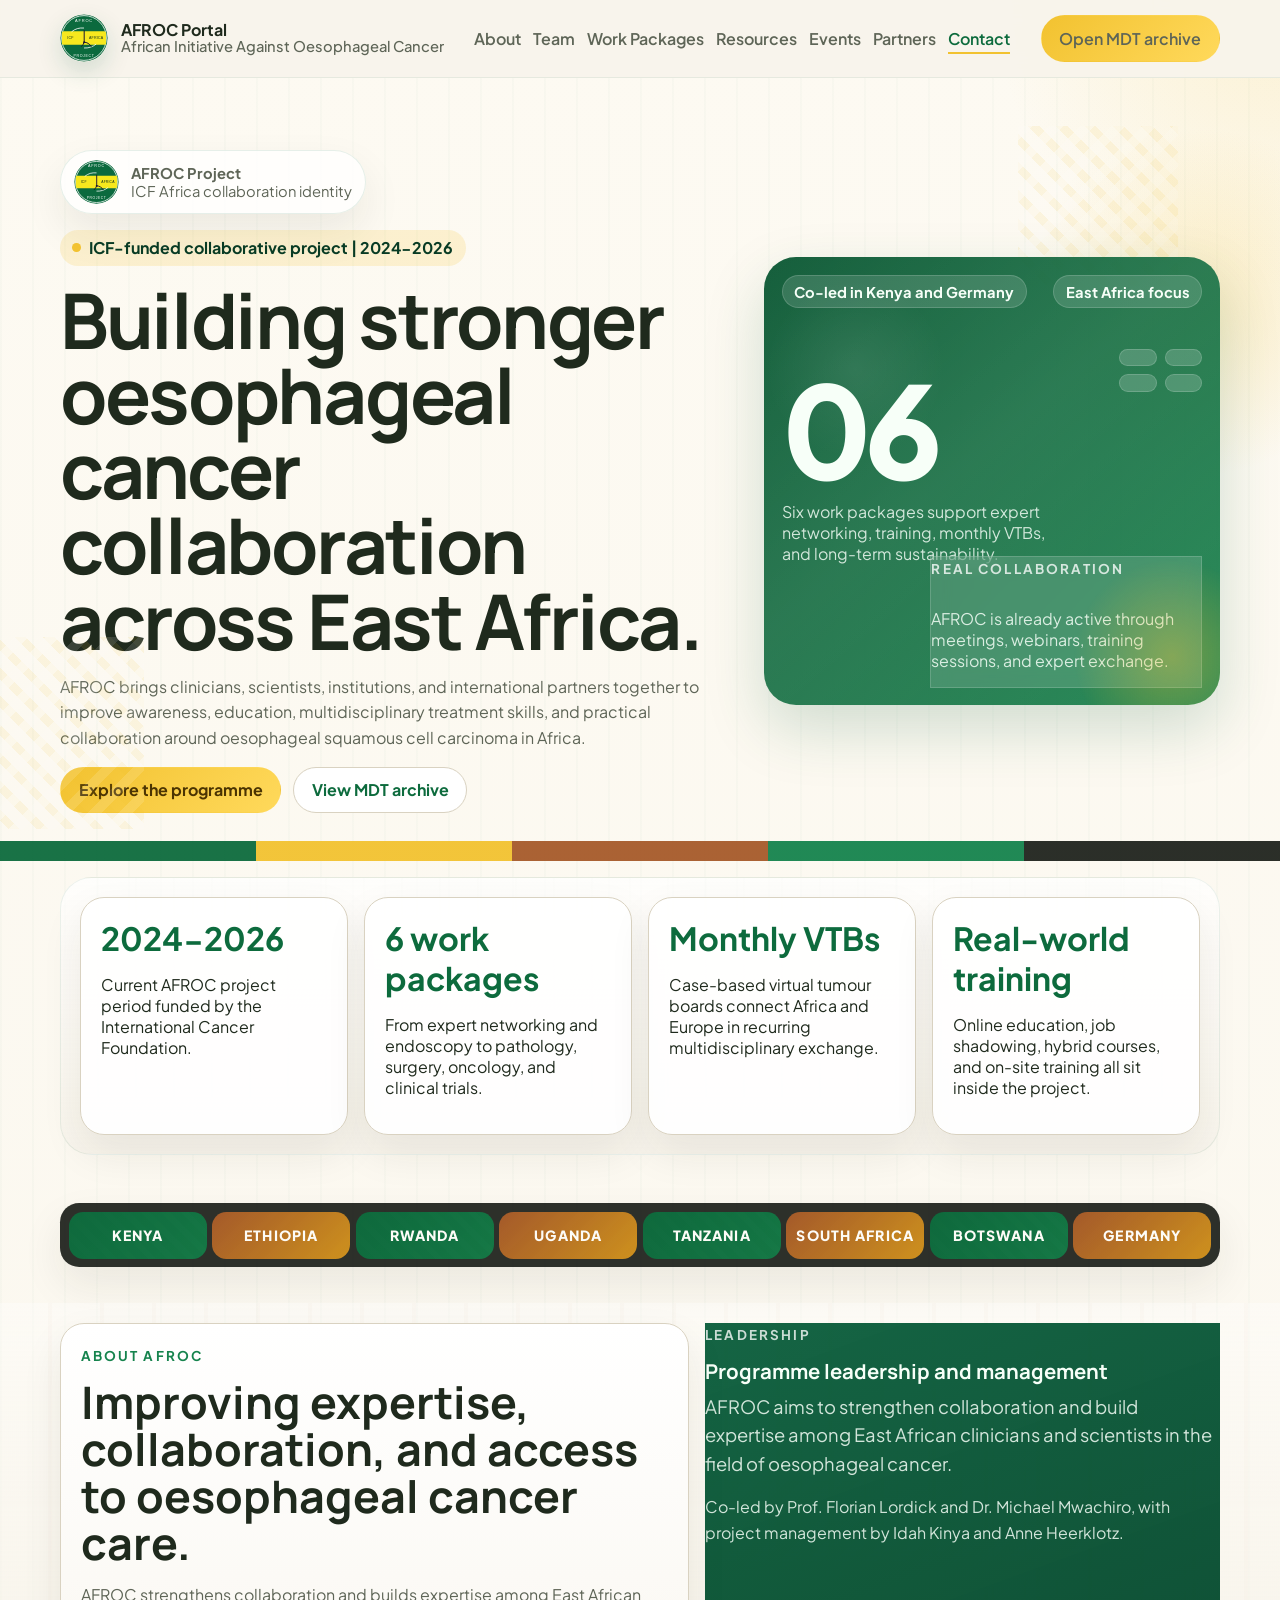
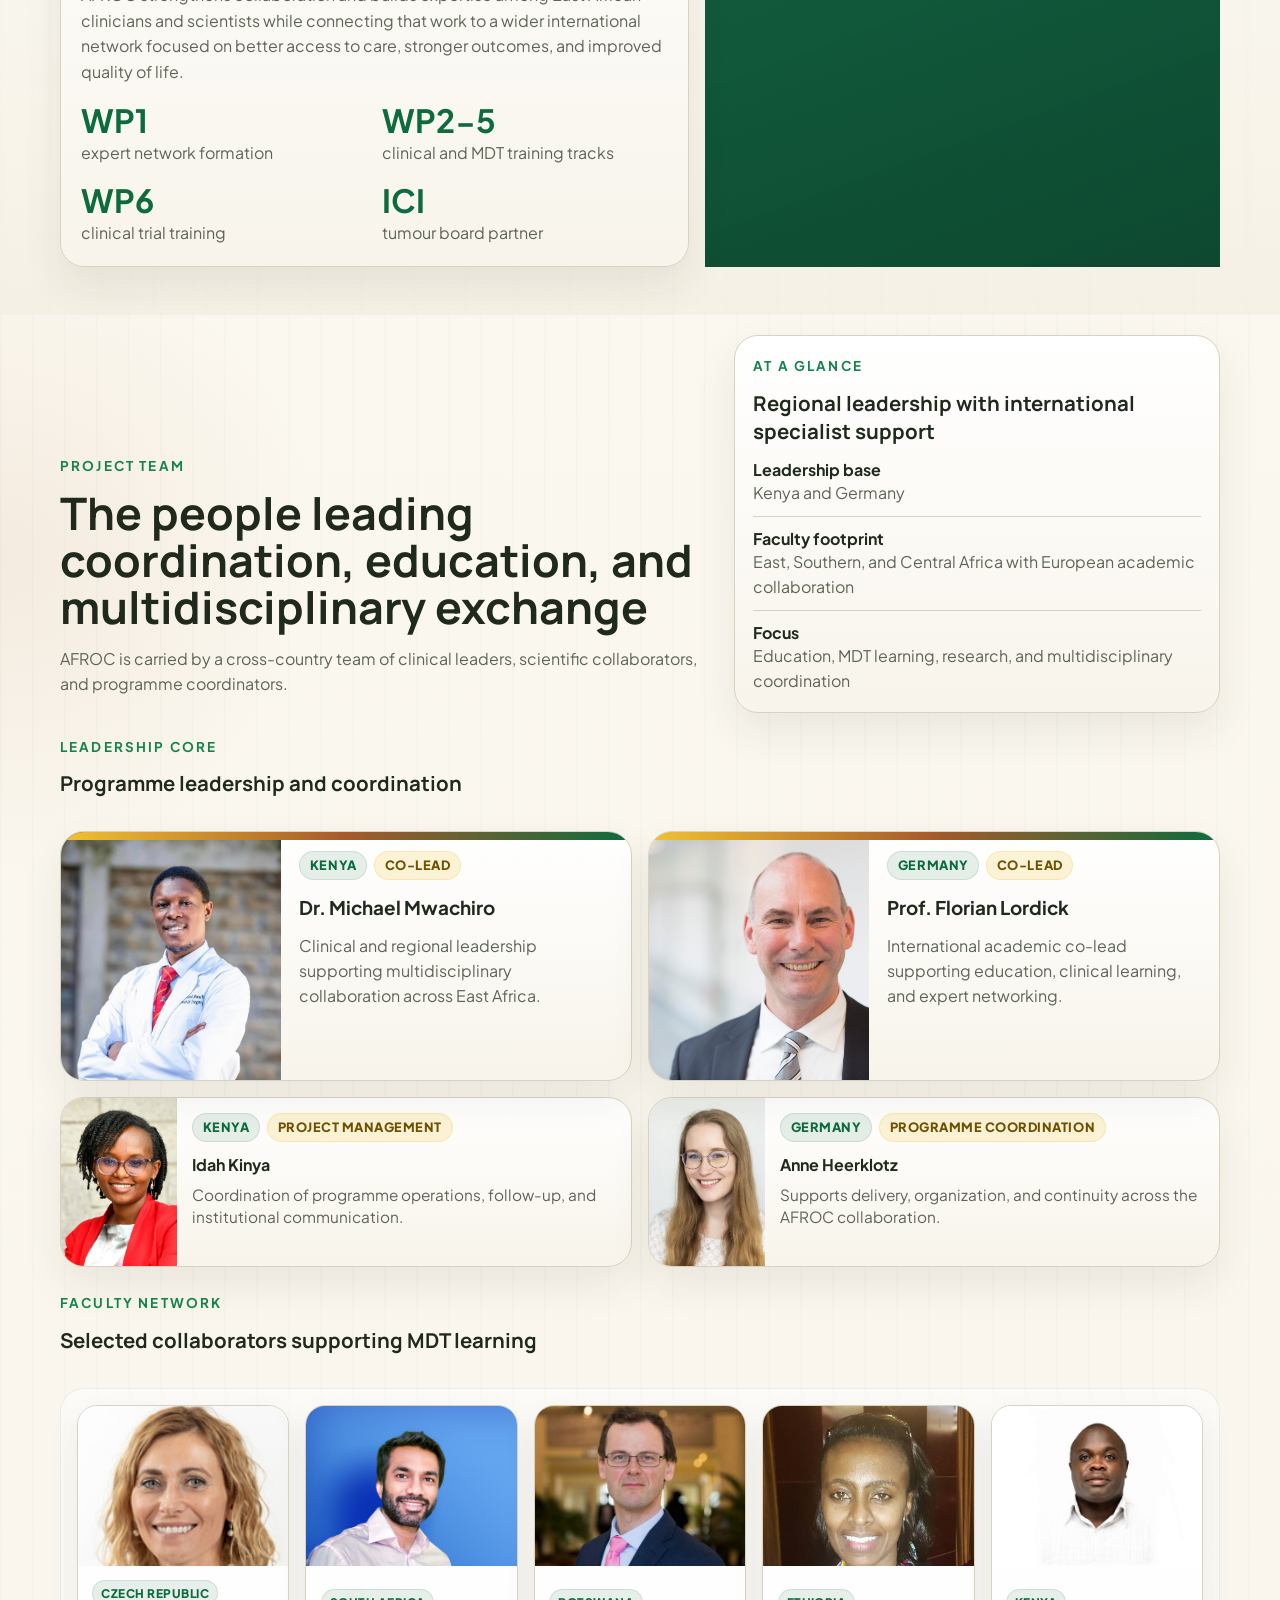
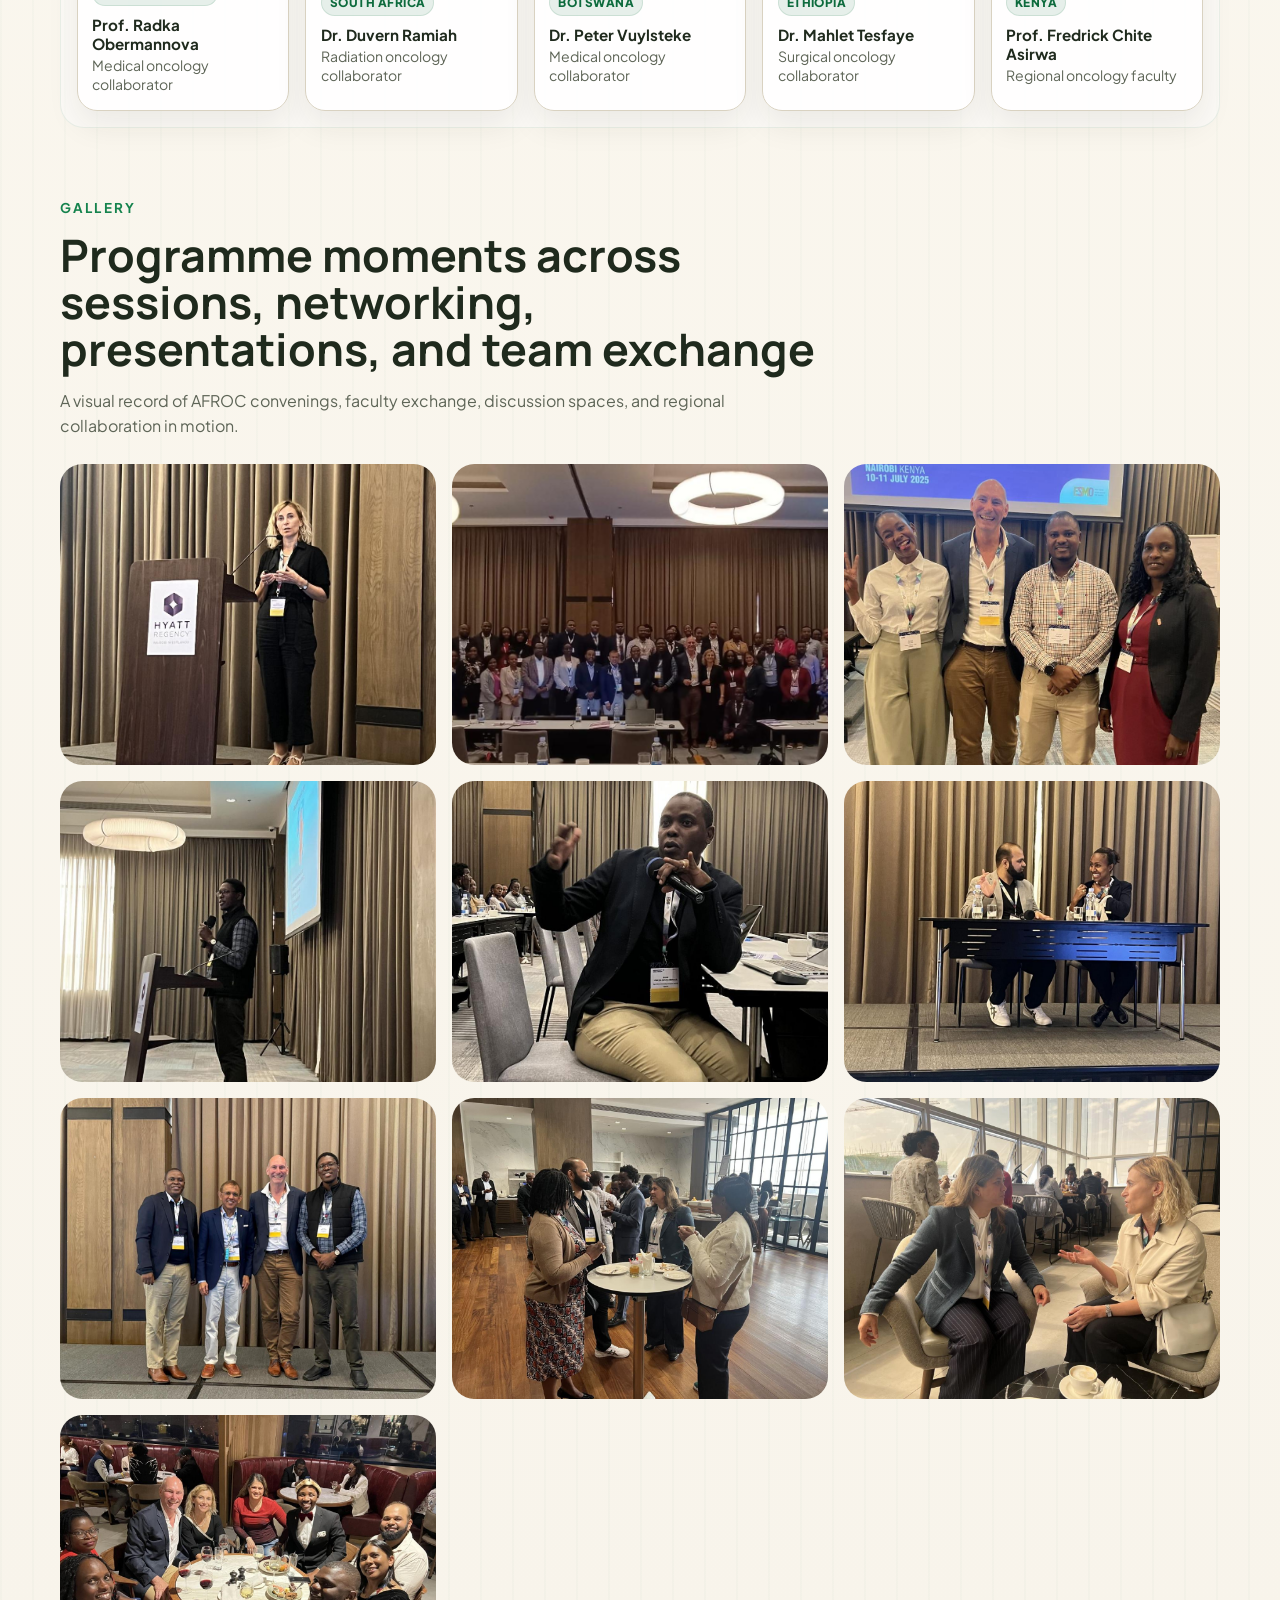
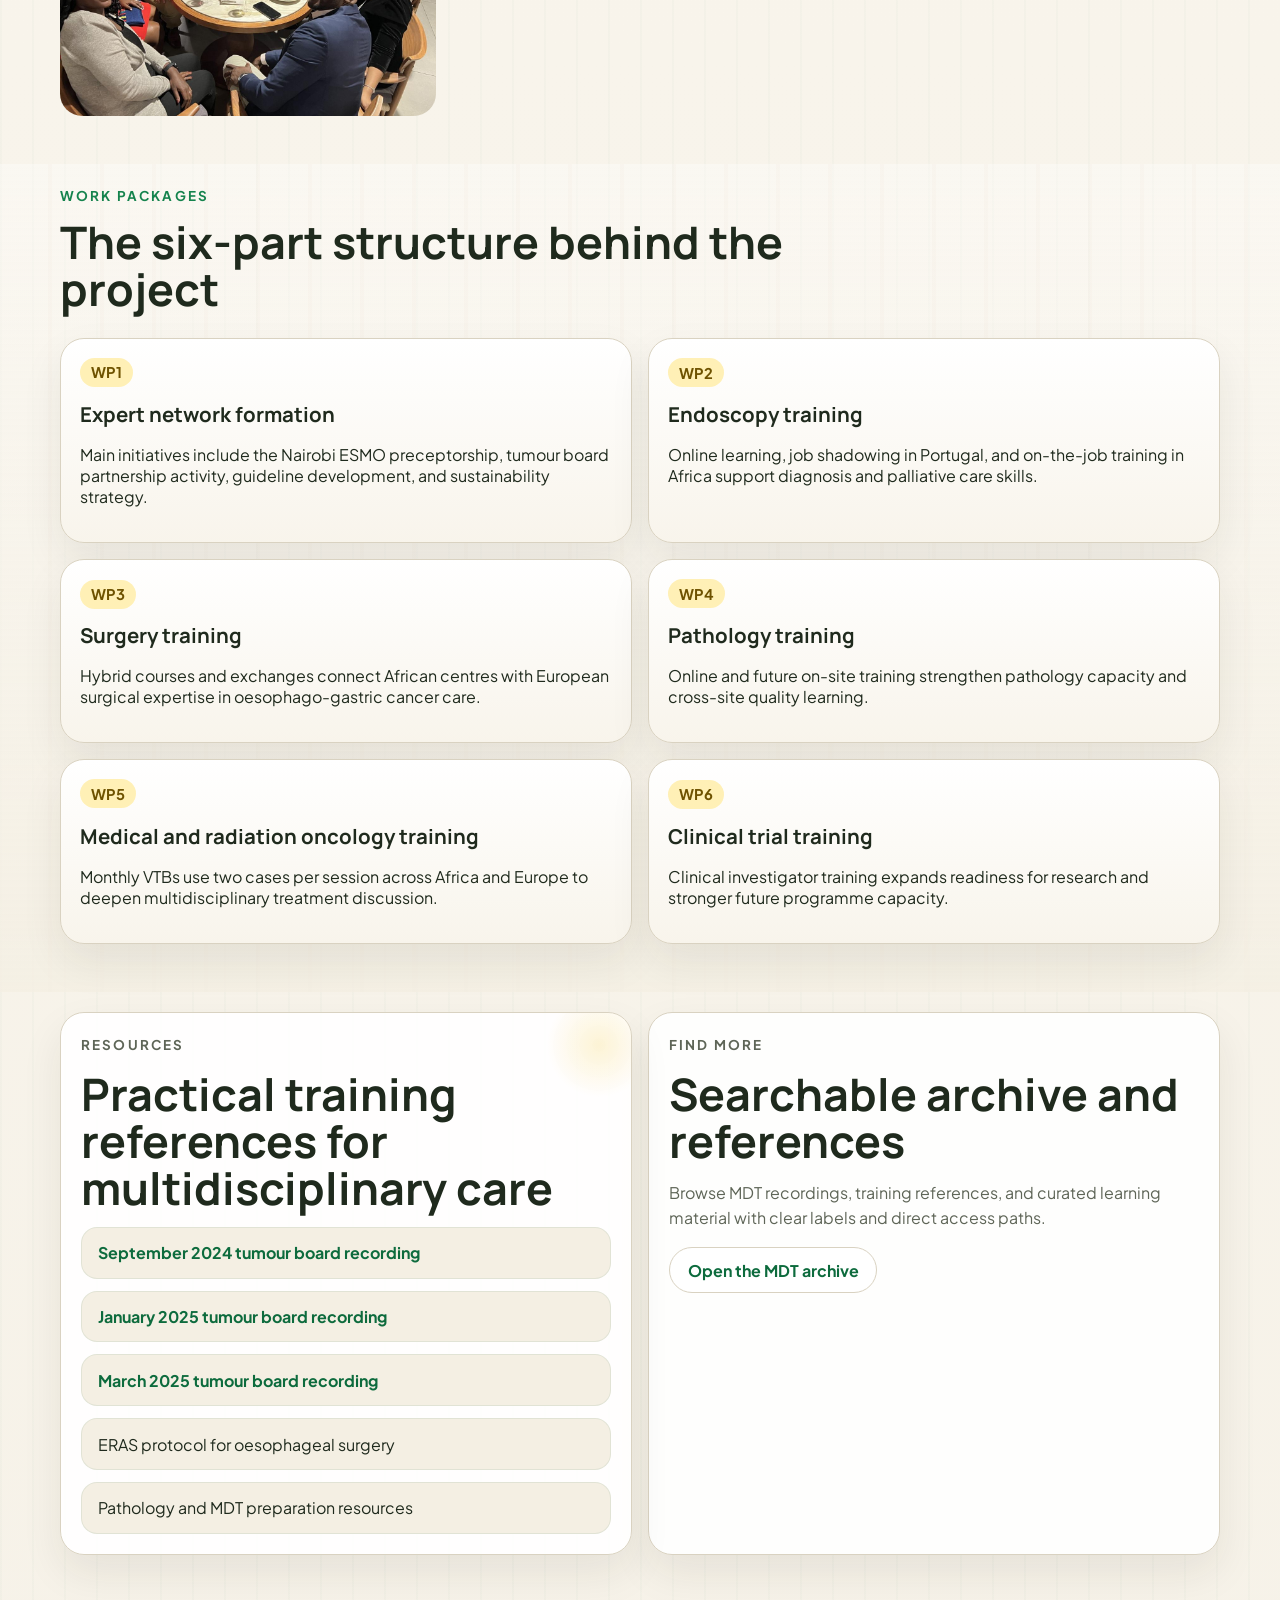
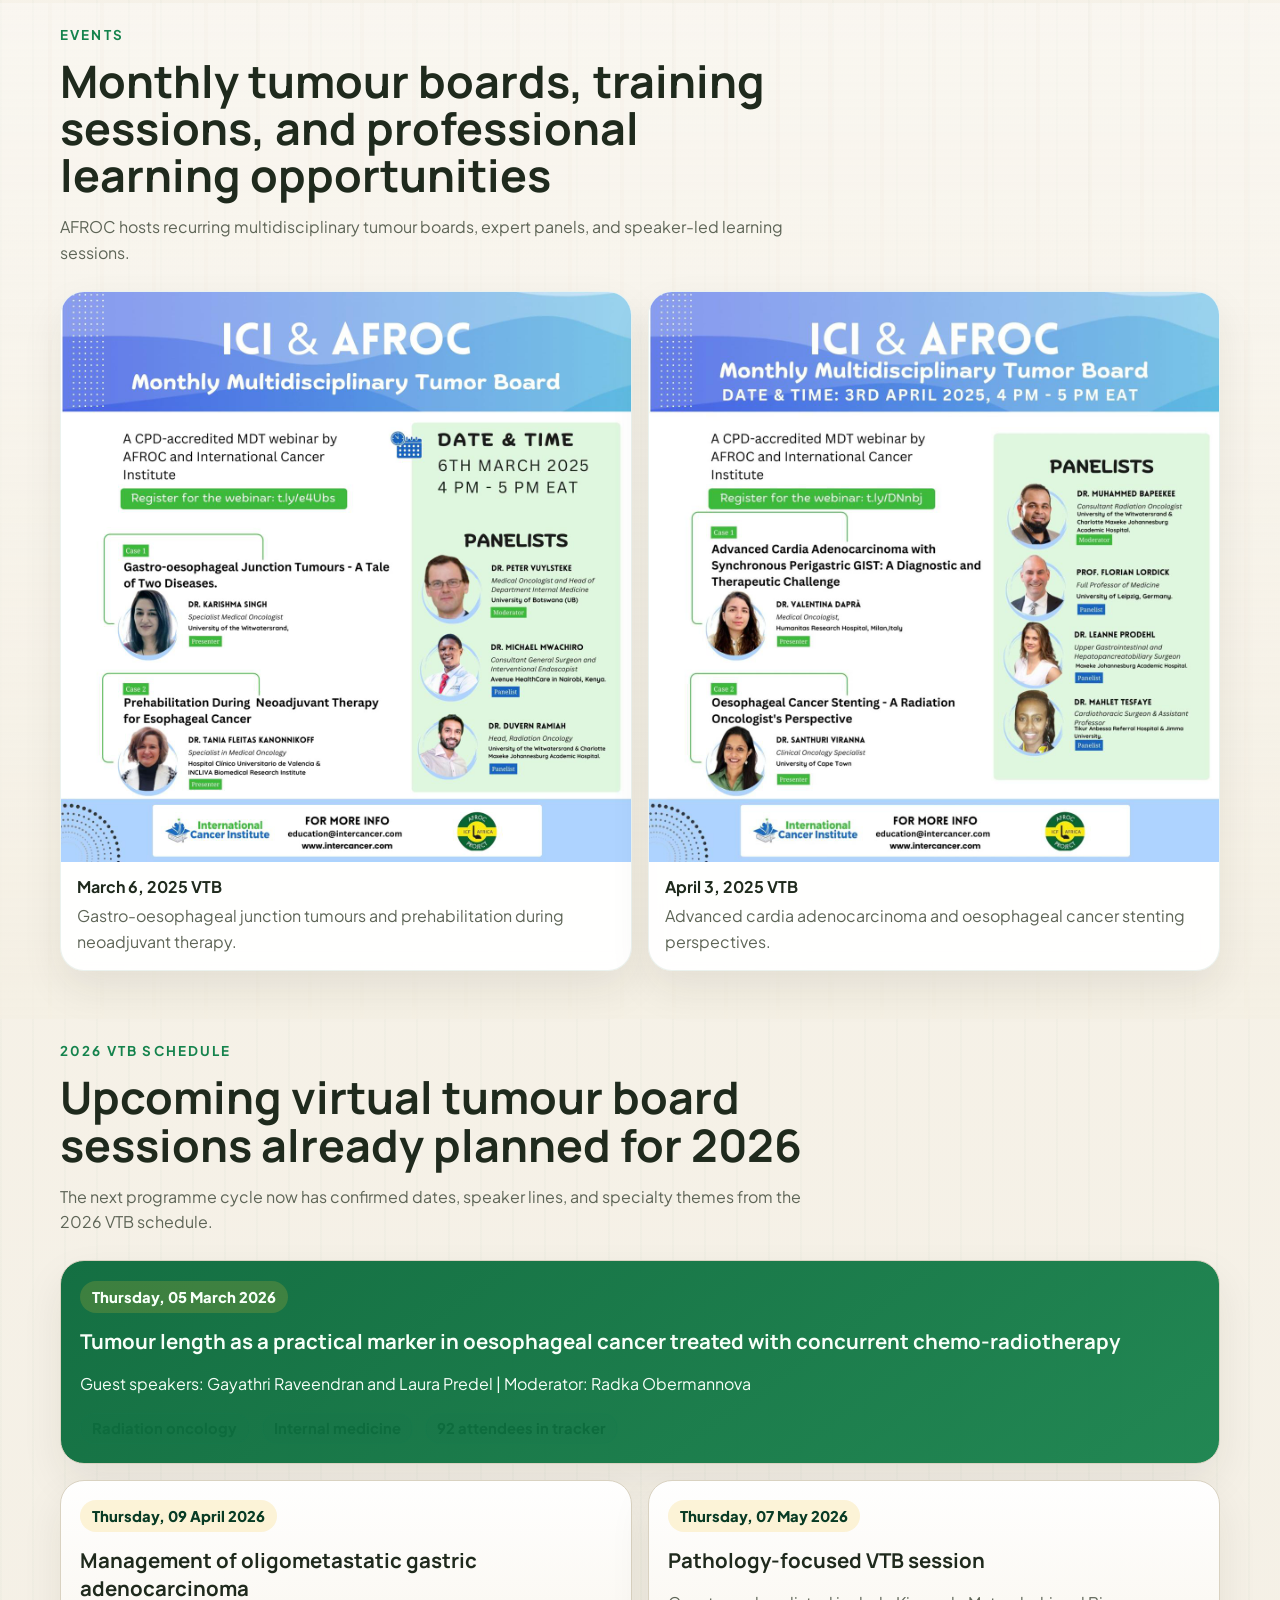
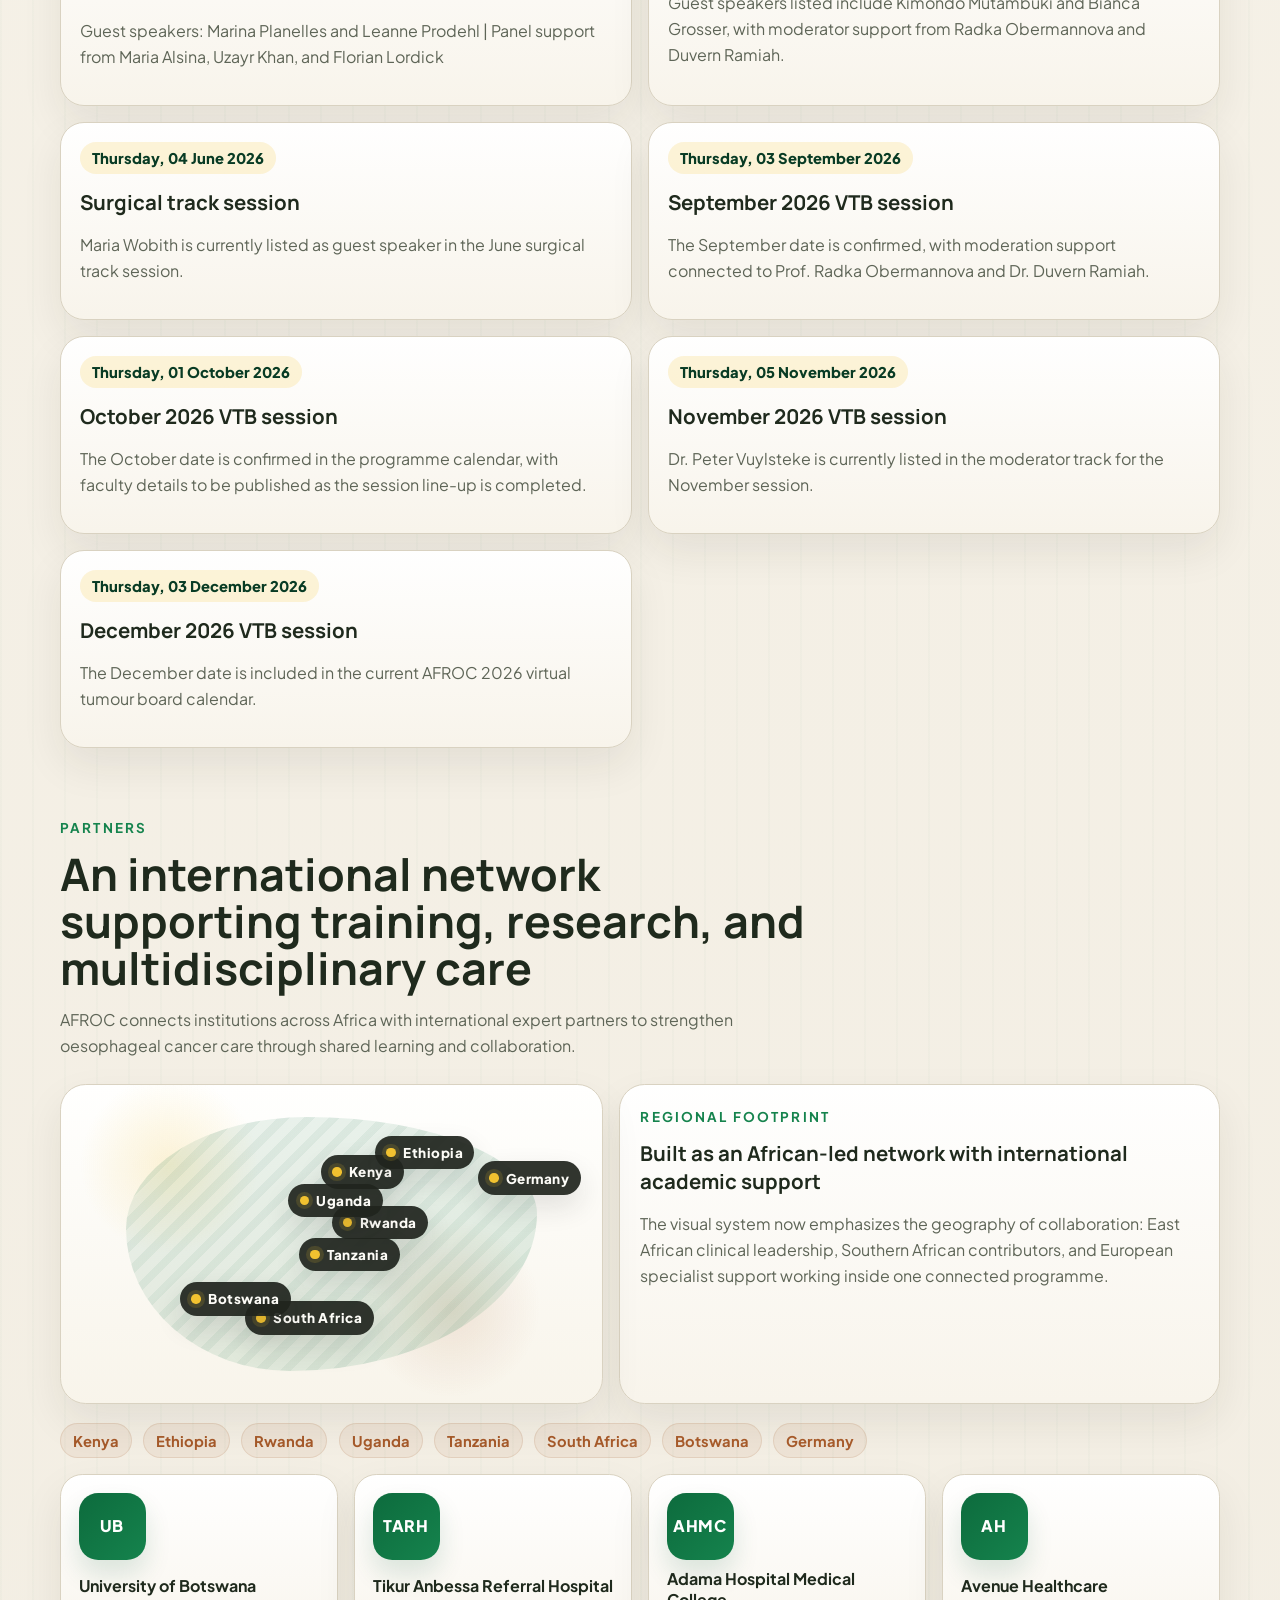
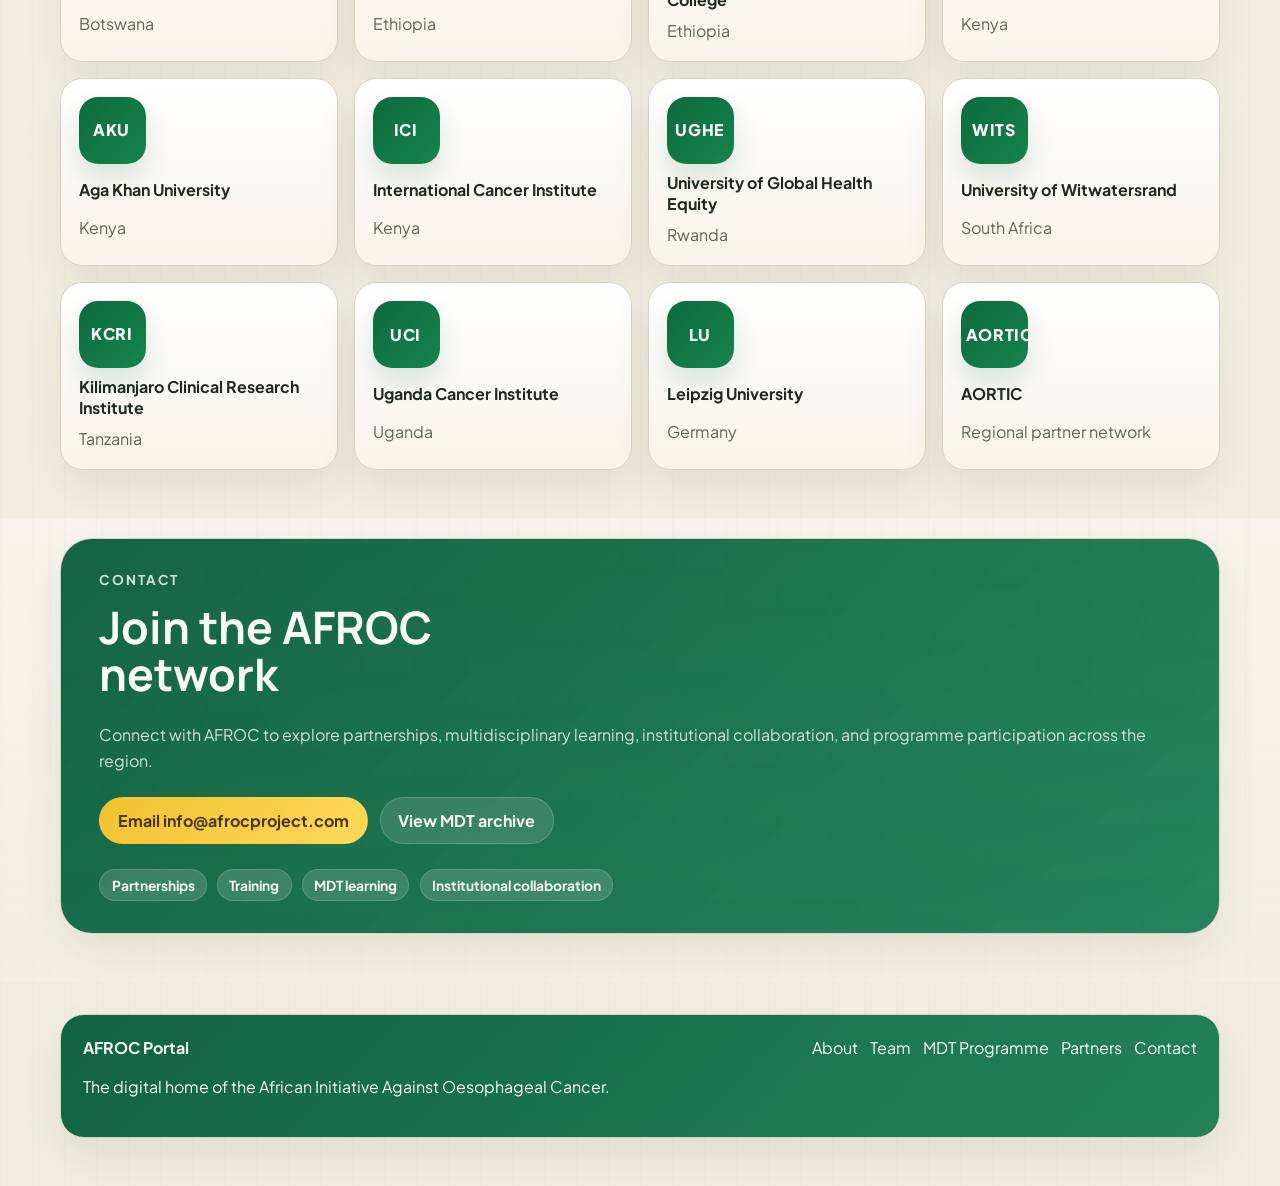
==== index.html @ 023f6c46 "Build AFROC public site refresh" ====
<!DOCTYPE html>
<html lang="en">
  <head>
    <meta charset="UTF-8" />
    <meta name="viewport" content="width=device-width, initial-scale=1.0" />
    <title>AFROC Portal</title>
    <meta
      name="description"
      content="AFROC strengthens collaboration, awareness, education, and multidisciplinary treatment skills for oesophageal cancer across East Africa."
    />
    <link rel="preconnect" href="https://fonts.googleapis.com" />
    <link rel="preconnect" href="https://fonts.gstatic.com" crossorigin />
    <link
      href="https://fonts.googleapis.com/css2?family=Manrope:wght@400;600;700;800&family=Plus+Jakarta+Sans:wght@400;500;600;700&display=swap"
      rel="stylesheet"
    />
    <link rel="stylesheet" href="styles.css" />
  </head>
  <body>
    <header class="site-header">
      <nav class="nav container">
        <a class="brand" href="index.html">
          <img class="brand-logo" src="assets/afroc-logo.svg" alt="AFROC Project logo" />
          <span class="brand-copy">
            <strong>AFROC Portal</strong>
            <span>African Initiative Against Oesophageal Cancer</span>
          </span>
        </a>
        <button class="nav-toggle" type="button" aria-expanded="false" aria-controls="site-nav-links" data-nav-toggle>
          Menu
        </button>
        <div class="nav-links" id="site-nav-links" data-nav-links>
          <a href="#about">About</a>
          <a href="#team">Team</a>
          <a href="#work-packages">Work Packages</a>
          <a href="#resources">Resources</a>
          <a href="#events">Events</a>
          <a href="#partners">Partners</a>
          <a href="#contact">Contact</a>
        </div>
        <div class="nav-actions">
          <a class="btn btn-primary" href="mdt-programme.html">Open MDT archive</a>
        </div>
      </nav>
    </header>

    <main>
      <section id="home" class="home-hero">
        <div class="hero-pattern hero-pattern-left" aria-hidden="true"></div>
        <div class="hero-pattern hero-pattern-right" aria-hidden="true"></div>
        <div class="container hero-layout">
          <div>
            <div class="hero-logo-badge">
              <img src="assets/afroc-logo.svg" alt="AFROC Project logo" />
              <span>
                <strong>AFROC Project</strong>
                <span>ICF Africa collaboration identity</span>
              </span>
            </div>
            <div class="hero-kicker">
              <span class="accent-dot"></span>
              ICF-funded collaborative project | 2024-2026
            </div>
            <h1>Building stronger oesophageal cancer collaboration across East Africa.</h1>
            <p class="lede">
              AFROC brings clinicians, scientists, institutions, and international partners together to improve
              awareness, education, multidisciplinary treatment skills, and practical collaboration around
              oesophageal squamous cell carcinoma in Africa.
            </p>
            <div class="cta-row">
              <a class="btn btn-primary" href="#about">Explore the programme</a>
              <a class="btn btn-secondary" href="mdt-programme.html">View MDT archive</a>
            </div>
          </div>
          <aside class="hero-stage">
            <div class="hero-stage-top">
              <span class="hero-stage-badge">Co-led in Kenya and Germany</span>
              <span class="hero-stage-badge">East Africa focus</span>
            </div>
            <div class="hero-stage-weave" aria-hidden="true">
              <span></span>
              <span></span>
              <span></span>
              <span></span>
            </div>
            <div class="hero-stage-number">06</div>
            <p class="hero-stage-label">
              Six work packages support expert networking, training, monthly VTBs, and long-term sustainability.
            </p>
            <article class="story-card">
              <p class="eyebrow">Real Collaboration</p>
              <p>AFROC is already active through meetings, webinars, training sessions, and expert exchange.</p>
            </article>
          </aside>
        </div>
      </section>

      <section id="highlights" class="section-band">
        <div class="container">
          <div class="grid four-col">
            <article class="stat-card">
              <strong>2024-2026</strong>
              <p>Current AFROC project period funded by the International Cancer Foundation.</p>
            </article>
            <article class="stat-card">
              <strong>6 work packages</strong>
              <p>From expert networking and endoscopy to pathology, surgery, oncology, and clinical trials.</p>
            </article>
            <article class="stat-card">
              <strong>Monthly VTBs</strong>
              <p>Case-based virtual tumour boards connect Africa and Europe in recurring multidisciplinary exchange.</p>
            </article>
            <article class="stat-card">
              <strong>Real-world training</strong>
              <p>Online education, job shadowing, hybrid courses, and on-site training all sit inside the project.</p>
            </article>
          </div>
        </div>
      </section>

      <section id="regions" class="theme-ribbon" aria-label="AFROC regional network">
        <div class="container">
          <div class="theme-ribbon-track">
            <span>Kenya</span>
            <span>Ethiopia</span>
            <span>Rwanda</span>
            <span>Uganda</span>
            <span>Tanzania</span>
            <span>South Africa</span>
            <span>Botswana</span>
            <span>Germany</span>
          </div>
        </div>
      </section>

      <section id="about" class="section section-alt">
        <div class="container impact-grid">
          <article class="impact-panel">
            <p class="eyebrow">About AFROC</p>
            <h2>Improving expertise, collaboration, and access to oesophageal cancer care.</h2>
            <p class="section-copy">
              AFROC strengthens collaboration and builds expertise among East African clinicians and scientists
              while connecting that work to a wider international network focused on better access to care,
              stronger outcomes, and improved quality of life.
            </p>
            <div class="impact-numbers">
              <div>
                <strong>WP1</strong>
                <span class="list-meta">expert network formation</span>
              </div>
              <div>
                <strong>WP2-5</strong>
                <span class="list-meta">clinical and MDT training tracks</span>
              </div>
              <div>
                <strong>WP6</strong>
                <span class="list-meta">clinical trial training</span>
              </div>
              <div>
                <strong>ICI</strong>
                <span class="list-meta">tumour board partner</span>
              </div>
            </div>
          </article>
          <article class="story-card">
            <p class="eyebrow">Leadership</p>
            <h3>Programme leadership and management</h3>
            <blockquote>
              AFROC aims to strengthen collaboration and build expertise among East African clinicians and
              scientists in the field of oesophageal cancer.
            </blockquote>
            <p class="list-meta">Co-led by Prof. Florian Lordick and Dr. Michael Mwachiro, with project management by Idah Kinya and Anne Heerklotz.</p>
          </article>
        </div>
      </section>

      <section id="team" class="section">
        <div class="container">
          <div class="team-intro">
            <div class="section-heading team-heading">
              <p class="eyebrow">Project Team</p>
              <h2>The people leading coordination, education, and multidisciplinary exchange</h2>
              <p class="section-copy">
                AFROC is carried by a cross-country team of clinical leaders, scientific collaborators, and programme coordinators.
              </p>
            </div>
            <aside class="team-summary-card">
              <p class="eyebrow">At A Glance</p>
              <h3>Regional leadership with international specialist support</h3>
              <ul class="list-stack">
                <li><strong>Leadership base</strong><span class="list-meta">Kenya and Germany</span></li>
                <li><strong>Faculty footprint</strong><span class="list-meta">East, Southern, and Central Africa with European academic collaboration</span></li>
                <li><strong>Focus</strong><span class="list-meta">Education, MDT learning, research, and multidisciplinary coordination</span></li>
              </ul>
            </aside>
          </div>
          <div class="team-split">
            <div>
              <div class="split-heading">
                <p class="eyebrow">Leadership Core</p>
                <h3>Programme leadership and coordination</h3>
              </div>
              <div class="team-grid team-grid-leadership">
                <article class="team-card team-card-featured">
                  <img src="assets/team/michael-mwachiro.jpg" alt="Portrait of Dr. Michael Mwachiro." />
                  <div class="team-card-copy">
                    <div class="team-meta-row">
                      <span class="team-country">Kenya</span>
                      <span class="team-role">Co-lead</span>
                    </div>
                    <strong>Dr. Michael Mwachiro</strong>
                    <p>Clinical and regional leadership supporting multidisciplinary collaboration across East Africa.</p>
                  </div>
                </article>
                <article class="team-card team-card-featured">
                  <img src="assets/team/florian-lordick.jpg" alt="Portrait of Prof. Florian Lordick." />
                  <div class="team-card-copy">
                    <div class="team-meta-row">
                      <span class="team-country">Germany</span>
                      <span class="team-role">Co-lead</span>
                    </div>
                    <strong>Prof. Florian Lordick</strong>
                    <p>International academic co-lead supporting education, clinical learning, and expert networking.</p>
                  </div>
                </article>
                <article class="team-card">
                  <img src="assets/team/idah-kinya.jpg" alt="Portrait of Idah Kinya." />
                  <div class="team-card-copy">
                    <div class="team-meta-row">
                      <span class="team-country">Kenya</span>
                      <span class="team-role">Project management</span>
                    </div>
                    <strong>Idah Kinya</strong>
                    <p>Coordination of programme operations, follow-up, and institutional communication.</p>
                  </div>
                </article>
                <article class="team-card">
                  <img src="assets/team/anne-heerklotz.jpg" alt="Portrait of Anne Heerklotz." />
                  <div class="team-card-copy">
                    <div class="team-meta-row">
                      <span class="team-country">Germany</span>
                      <span class="team-role">Programme coordination</span>
                    </div>
                    <strong>Anne Heerklotz</strong>
                    <p>Supports delivery, organization, and continuity across the AFROC collaboration.</p>
                  </div>
                </article>
              </div>
            </div>
            <div>
              <div class="split-heading">
                <p class="eyebrow">Faculty Network</p>
                <h3>Selected collaborators supporting MDT learning</h3>
              </div>
              <div class="team-grid team-grid-faculty">
                <article class="team-card team-card-compact">
                  <img src="assets/team/radka-obermannova.jpg" alt="Portrait of Prof. Radka Obermannova." />
                  <div class="team-card-copy">
                    <div class="team-meta-row">
                      <span class="team-country">Czech Republic</span>
                    </div>
                    <strong>Prof. Radka Obermannova</strong>
                    <span class="list-meta">Medical oncology collaborator</span>
                  </div>
                </article>
                <article class="team-card team-card-compact">
                  <img src="assets/team/duvern-ramiah.jpg" alt="Portrait of Dr. Duvern Ramiah." />
                  <div class="team-card-copy">
                    <div class="team-meta-row">
                      <span class="team-country">South Africa</span>
                    </div>
                    <strong>Dr. Duvern Ramiah</strong>
                    <span class="list-meta">Radiation oncology collaborator</span>
                  </div>
                </article>
                <article class="team-card team-card-compact">
                  <img src="assets/team/peter-vuylsteke.jpg" alt="Portrait of Dr. Peter Vuylsteke." />
                  <div class="team-card-copy">
                    <div class="team-meta-row">
                      <span class="team-country">Botswana</span>
                    </div>
                    <strong>Dr. Peter Vuylsteke</strong>
                    <span class="list-meta">Medical oncology collaborator</span>
                  </div>
                </article>
                <article class="team-card team-card-compact">
                  <img src="assets/team/mahlet-tesfaye.jpg" alt="Portrait of Dr. Mahlet Tesfaye." />
                  <div class="team-card-copy">
                    <div class="team-meta-row">
                      <span class="team-country">Ethiopia</span>
                    </div>
                    <strong>Dr. Mahlet Tesfaye</strong>
                    <span class="list-meta">Surgical oncology collaborator</span>
                  </div>
                </article>
                <article class="team-card team-card-compact">
                  <img src="assets/team/fredrick-chite-asirwa.jpg" alt="Portrait of Prof. Fredrick Chite Asirwa." />
                  <div class="team-card-copy">
                    <div class="team-meta-row">
                      <span class="team-country">Kenya</span>
                    </div>
                    <strong>Prof. Fredrick Chite Asirwa</strong>
                    <span class="list-meta">Regional oncology faculty</span>
                  </div>
                </article>
              </div>
            </div>
          </div>
        </div>
      </section>

      <section id="moments" class="section">
        <div class="container">
          <div class="section-heading">
            <p class="eyebrow">Gallery</p>
            <h2>Programme moments across sessions, networking, presentations, and team exchange</h2>
            <p class="section-copy">
              A visual record of AFROC convenings, faculty exchange, discussion spaces, and regional collaboration in motion.
            </p>
          </div>
          <div class="gallery-layout">
            <article class="gallery-card gallery-card-image-only">
              <img src="assets/gallery/anne-presentation.jpeg" alt="AFROC speaker presenting at the Hyatt Regency Nairobi Westlands." />
            </article>
            <article class="gallery-card gallery-card-image-only">
              <img src="assets/gallery/group-photo-wide.jpeg" alt="Large AFROC group photo during a conference break." />
            </article>
            <article class="gallery-card gallery-card-image-only">
              <img src="assets/gallery/esmo-team-stage.jpeg" alt="AFROC team members standing together in front of the conference screen." />
            </article>
            <article class="gallery-card gallery-card-image-only">
              <img src="assets/gallery/speaker-podium.jpeg" alt="AFROC speaker standing at a podium during a presentation." />
            </article>
            <article class="gallery-card gallery-card-image-only">
              <img src="assets/gallery/discussion-floor.jpeg" alt="Participant contributing during an AFROC session discussion." />
            </article>
            <article class="gallery-card gallery-card-image-only">
              <img src="assets/gallery/panel-session.jpeg" alt="Two participants seated on stage during an AFROC panel session." />
            </article>
            <article class="gallery-card gallery-card-image-only">
              <img src="assets/gallery/leaders-stage.jpeg" alt="AFROC leaders and partners posing on stage together." />
            </article>
            <article class="gallery-card gallery-card-image-only">
              <img src="assets/gallery/networking-break.jpeg" alt="Participants networking around a high table during a break." />
            </article>
            <article class="gallery-card gallery-card-image-only">
              <img src="assets/gallery/coffee-conversation.jpeg" alt="Two participants in conversation during a coffee break." />
            </article>
            <article class="gallery-card gallery-card-image-only">
              <img src="assets/gallery/team-dinner.jpeg" alt="AFROC team and collaborators gathered around a dinner table." />
            </article>
          </div>
        </div>
      </section>

      <section id="work-packages" class="section section-alt">
        <div class="container">
          <div class="section-heading">
            <p class="eyebrow">Work Packages</p>
            <h2>The six-part structure behind the project</h2>
          </div>
          <div class="work-package-grid">
            <article class="work-package-card">
              <span class="tag">WP1</span>
              <h3>Expert network formation</h3>
              <p>Main initiatives include the Nairobi ESMO preceptorship, tumour board partnership activity, guideline development, and sustainability strategy.</p>
            </article>
            <article class="work-package-card">
              <span class="tag">WP2</span>
              <h3>Endoscopy training</h3>
              <p>Online learning, job shadowing in Portugal, and on-the-job training in Africa support diagnosis and palliative care skills.</p>
            </article>
            <article class="work-package-card">
              <span class="tag">WP3</span>
              <h3>Surgery training</h3>
              <p>Hybrid courses and exchanges connect African centres with European surgical expertise in oesophago-gastric cancer care.</p>
            </article>
            <article class="work-package-card">
              <span class="tag">WP4</span>
              <h3>Pathology training</h3>
              <p>Online and future on-site training strengthen pathology capacity and cross-site quality learning.</p>
            </article>
            <article class="work-package-card">
              <span class="tag">WP5</span>
              <h3>Medical and radiation oncology training</h3>
              <p>Monthly VTBs use two cases per session across Africa and Europe to deepen multidisciplinary treatment discussion.</p>
            </article>
            <article class="work-package-card">
              <span class="tag">WP6</span>
              <h3>Clinical trial training</h3>
              <p>Clinical investigator training expands readiness for research and stronger future programme capacity.</p>
            </article>
          </div>
        </div>
      </section>

      <section id="resources" class="section">
        <div class="container grid two-col">
          <article class="card reference-card">
            <p class="eyebrow">Resources</p>
            <h2>Practical training references for multidisciplinary care</h2>
            <ul class="reference-list">
              <li><a href="mdt-programme.html#session-2024-09">September 2024 tumour board recording</a></li>
              <li><a href="mdt-programme.html#session-2025-01">January 2025 tumour board recording</a></li>
              <li><a href="mdt-programme.html#session-2025-03">March 2025 tumour board recording</a></li>
              <li><span>ERAS protocol for oesophageal surgery</span></li>
              <li><span>Pathology and MDT preparation resources</span></li>
            </ul>
          </article>
          <article class="card">
            <p class="eyebrow">Find More</p>
            <h2>Searchable archive and references</h2>
            <p>Browse MDT recordings, training references, and curated learning material with clear labels and direct access paths.</p>
            <div class="cta-row">
              <a class="btn btn-secondary" href="mdt-programme.html">Open the MDT archive</a>
            </div>
          </article>
        </div>
      </section>

      <section id="events" class="section section-alt">
        <div class="container">
          <div class="section-heading">
            <p class="eyebrow">Events</p>
            <h2>Monthly tumour boards, training sessions, and professional learning opportunities</h2>
            <p class="section-copy">AFROC hosts recurring multidisciplinary tumour boards, expert panels, and speaker-led learning sessions.</p>
          </div>
          <div class="photo-grid">
            <article class="poster-card">
              <img src="assets/afroc-vtb-march-2025.jpeg" alt="AFROC monthly multidisciplinary tumour board poster for March 6, 2025." />
              <div class="photo-caption">
                <strong>March 6, 2025 VTB</strong>
                <span class="list-meta">Gastro-oesophageal junction tumours and prehabilitation during neoadjuvant therapy.</span>
              </div>
            </article>
            <article class="poster-card">
              <img src="assets/afroc-vtb-april-2025.jpeg" alt="AFROC monthly multidisciplinary tumour board poster for April 3, 2025." />
              <div class="photo-caption">
                <strong>April 3, 2025 VTB</strong>
                <span class="list-meta">Advanced cardia adenocarcinoma and oesophageal cancer stenting perspectives.</span>
              </div>
            </article>
          </div>
        </div>
      </section>

      <section id="schedule" class="section">
        <div class="container">
          <div class="section-heading">
            <p class="eyebrow">2026 VTB Schedule</p>
            <h2>Upcoming virtual tumour board sessions already planned for 2026</h2>
            <p class="section-copy">
              The next programme cycle now has confirmed dates, speaker lines, and specialty themes from the 2026 VTB schedule.
            </p>
          </div>
          <div class="schedule-grid">
            <article class="schedule-card schedule-card-featured">
              <div class="schedule-date">Thursday, 05 March 2026</div>
              <h3>Tumour length as a practical marker in oesophageal cancer treated with concurrent chemo-radiotherapy</h3>
              <p class="list-meta">Guest speakers: Gayathri Raveendran and Laura Predel | Moderator: Radka Obermannova</p>
              <div class="chip-row">
                <span class="chip">Radiation oncology</span>
                <span class="chip">Internal medicine</span>
                <span class="chip">92 attendees in tracker</span>
              </div>
            </article>
            <article class="schedule-card">
              <div class="schedule-date">Thursday, 09 April 2026</div>
              <h3>Management of oligometastatic gastric adenocarcinoma</h3>
              <p class="list-meta">Guest speakers: Marina Planelles and Leanne Prodehl | Panel support from Maria Alsina, Uzayr Khan, and Florian Lordick</p>
            </article>
            <article class="schedule-card">
              <div class="schedule-date">Thursday, 07 May 2026</div>
              <h3>Pathology-focused VTB session</h3>
              <p class="list-meta">Guest speakers listed include Kimondo Mutambuki and Bianca Grosser, with moderator support from Radka Obermannova and Duvern Ramiah.</p>
            </article>
            <article class="schedule-card">
              <div class="schedule-date">Thursday, 04 June 2026</div>
              <h3>Surgical track session</h3>
              <p class="list-meta">Maria Wobith is currently listed as guest speaker in the June surgical track session.</p>
            </article>
            <article class="schedule-card">
              <div class="schedule-date">Thursday, 03 September 2026</div>
              <h3>September 2026 VTB session</h3>
              <p class="list-meta">The September date is confirmed, with moderation support connected to Prof. Radka Obermannova and Dr. Duvern Ramiah.</p>
            </article>
            <article class="schedule-card">
              <div class="schedule-date">Thursday, 01 October 2026</div>
              <h3>October 2026 VTB session</h3>
              <p class="list-meta">The October date is confirmed in the programme calendar, with faculty details to be published as the session line-up is completed.</p>
            </article>
            <article class="schedule-card">
              <div class="schedule-date">Thursday, 05 November 2026</div>
              <h3>November 2026 VTB session</h3>
              <p class="list-meta">Dr. Peter Vuylsteke is currently listed in the moderator track for the November session.</p>
            </article>
            <article class="schedule-card">
              <div class="schedule-date">Thursday, 03 December 2026</div>
              <h3>December 2026 VTB session</h3>
              <p class="list-meta">The December date is included in the current AFROC 2026 virtual tumour board calendar.</p>
            </article>
          </div>
        </div>
      </section>

      <section id="partners" class="section">
        <div class="container">
          <div class="section-heading">
            <p class="eyebrow">Partners</p>
            <h2>An international network supporting training, research, and multidisciplinary care</h2>
            <p class="section-copy">AFROC connects institutions across Africa with international expert partners to strengthen oesophageal cancer care through shared learning and collaboration.</p>
          </div>
          <div class="network-panel">
            <div class="network-map">
              <span class="network-node network-node-1">Kenya</span>
              <span class="network-node network-node-2">Ethiopia</span>
              <span class="network-node network-node-3">Rwanda</span>
              <span class="network-node network-node-4">Uganda</span>
              <span class="network-node network-node-5">Tanzania</span>
              <span class="network-node network-node-6">South Africa</span>
              <span class="network-node network-node-7">Botswana</span>
              <span class="network-node network-node-8">Germany</span>
            </div>
            <div class="network-copy">
              <p class="eyebrow">Regional Footprint</p>
              <h3>Built as an African-led network with international academic support</h3>
              <p class="section-copy">
                The visual system now emphasizes the geography of collaboration: East African clinical leadership, Southern African contributors, and European specialist support working inside one connected programme.
              </p>
            </div>
          </div>
          <div class="partner-intro-strip">
            <span>Kenya</span>
            <span>Ethiopia</span>
            <span>Rwanda</span>
            <span>Uganda</span>
            <span>Tanzania</span>
            <span>South Africa</span>
            <span>Botswana</span>
            <span>Germany</span>
          </div>
          <div class="institution-logo-grid">
            <article class="institution-logo-card institution-logo-card-text"><div class="institution-badge">UB</div><strong>University of Botswana</strong><span class="list-meta">Botswana</span></article>
            <article class="institution-logo-card institution-logo-card-text"><div class="institution-badge">TARH</div><strong>Tikur Anbessa Referral Hospital</strong><span class="list-meta">Ethiopia</span></article>
            <article class="institution-logo-card institution-logo-card-text"><div class="institution-badge">AHMC</div><strong>Adama Hospital Medical College</strong><span class="list-meta">Ethiopia</span></article>
            <article class="institution-logo-card institution-logo-card-text"><div class="institution-badge">AH</div><strong>Avenue Healthcare</strong><span class="list-meta">Kenya</span></article>
            <article class="institution-logo-card institution-logo-card-text"><div class="institution-badge">AKU</div><strong>Aga Khan University</strong><span class="list-meta">Kenya</span></article>
            <article class="institution-logo-card institution-logo-card-text"><div class="institution-badge">ICI</div><strong>International Cancer Institute</strong><span class="list-meta">Kenya</span></article>
            <article class="institution-logo-card institution-logo-card-text"><div class="institution-badge">UGHE</div><strong>University of Global Health Equity</strong><span class="list-meta">Rwanda</span></article>
            <article class="institution-logo-card institution-logo-card-text"><div class="institution-badge">WITS</div><strong>University of Witwatersrand</strong><span class="list-meta">South Africa</span></article>
            <article class="institution-logo-card institution-logo-card-text"><div class="institution-badge">KCRI</div><strong>Kilimanjaro Clinical Research Institute</strong><span class="list-meta">Tanzania</span></article>
            <article class="institution-logo-card institution-logo-card-text"><div class="institution-badge">UCI</div><strong>Uganda Cancer Institute</strong><span class="list-meta">Uganda</span></article>
            <article class="institution-logo-card institution-logo-card-text"><div class="institution-badge">LU</div><strong>Leipzig University</strong><span class="list-meta">Germany</span></article>
            <article class="institution-logo-card institution-logo-card-text"><div class="institution-badge">AORTIC</div><strong>AORTIC</strong><span class="list-meta">Regional partner network</span></article>
          </div>
        </div>
      </section>

      <section id="contact" class="section section-alt">
        <div class="container">
          <article class="cta-banner contact-cta">
            <p class="eyebrow">Contact</p>
            <h2>Join the AFROC network</h2>
            <p class="section-copy">
              Connect with AFROC to explore partnerships, multidisciplinary learning, institutional collaboration, and programme participation across the region.
            </p>
            <div class="contact-action-list">
              <a class="btn btn-primary" href="mailto:info@afrocproject.com?subject=AFROC%20Programme%20Enquiry">Email info@afrocproject.com</a>
              <a class="btn btn-secondary" href="mdt-programme.html">View MDT archive</a>
            </div>
            <div class="contact-cta-meta">
              <span>Partnerships</span>
              <span>Training</span>
              <span>MDT learning</span>
              <span>Institutional collaboration</span>
            </div>
          </article>
        </div>
      </section>
    </main>

    <footer class="footer">
      <div class="container footer-shell">
        <div>
          <strong>AFROC Portal</strong>
          <p>The digital home of the African Initiative Against Oesophageal Cancer.</p>
        </div>
        <div class="footer-links">
          <a href="#about">About</a>
          <a href="#team">Team</a>
          <a href="mdt-programme.html">MDT Programme</a>
          <a href="#partners">Partners</a>
          <a href="#contact">Contact</a>
        </div>
      </div>
    </footer>
    <script src="script.js"></script>
  </body>
</html>
---- styles.css ----
:root {
  --bg: #f8f4eb;
  --surface: #ffffff;
  --surface-alt: #f4efe3;
  --text: #1f2a1d;
  --muted: #5e6557;
  --border: #d9d2c1;
  --brand: #0d6b3d;
  --brand-strong: #15834d;
  --brand-deep: #083b24;
  --accent: #f2c230;
  --accent-strong: #d5961d;
  --accent-soft: #fff0b6;
  --earth: #a65a2a;
  --earth-soft: #ead2ba;
  --charcoal: #20241e;
  --shadow: 0 18px 42px rgba(32, 36, 30, 0.08);
  --hero-wash: linear-gradient(135deg, rgba(9, 86, 50, 0.95), rgba(18, 127, 72, 0.9));
}

* {
  box-sizing: border-box;
}

html {
  scroll-behavior: smooth;
}

body {
  margin: 0;
  font-family: "Plus Jakarta Sans", sans-serif;
  color: var(--text);
  background:
    radial-gradient(circle at top right, rgba(242, 194, 48, 0.16), transparent 18rem),
    radial-gradient(circle at left 20%, rgba(166, 90, 42, 0.08), transparent 20rem),
    repeating-linear-gradient(
      90deg,
      rgba(13, 107, 61, 0.018) 0,
      rgba(13, 107, 61, 0.018) 2px,
      transparent 2px,
      transparent 32px
    ),
    linear-gradient(180deg, #fdfaf2 0%, var(--bg) 45%, #f2ede2 100%);
}

a {
  color: inherit;
  text-decoration: none;
}

img {
  display: block;
  max-width: 100%;
}

.container {
  width: min(1160px, calc(100vw - 2rem));
  margin: 0 auto;
}

.site-header {
  position: sticky;
  top: 0;
  z-index: 10;
  background: rgba(248, 244, 235, 0.94);
  backdrop-filter: blur(12px);
  border-bottom: 1px solid rgba(13, 107, 61, 0.08);
}

.nav {
  display: flex;
  justify-content: space-between;
  align-items: center;
  gap: 1rem;
  padding: 0.9rem 0;
}

.nav-toggle {
  display: none;
  min-height: 2.7rem;
  padding: 0.55rem 0.9rem;
  border: 1px solid var(--border);
  border-radius: 999px;
  background: var(--surface);
  color: var(--brand);
  font: inherit;
  font-weight: 700;
}

.brand {
  display: inline-flex;
  align-items: center;
  gap: 0.8rem;
  font-weight: 700;
}

.brand-mark,
.brand-logo {
  width: 3rem;
  height: 3rem;
  flex: 0 0 3rem;
}

.brand-logo {
  display: block;
  border-radius: 50%;
  box-shadow: 0 10px 24px rgba(11, 94, 60, 0.16);
}

.brand-copy strong,
.brand-copy span {
  display: block;
  line-height: 1.05;
}

.brand-copy span {
  color: var(--muted);
  font-size: 0.92rem;
  font-weight: 500;
}

.nav-links,
.nav-actions,
.cta-row,
.chip-row,
.footer-links {
  display: flex;
  flex-wrap: wrap;
  gap: 0.75rem;
}

.nav-links a,
.nav-actions a {
  color: var(--muted);
  font-weight: 600;
}

.nav-links a[aria-current="page"] {
  color: var(--brand);
}

.nav-links a.is-active {
  color: var(--brand);
}

.nav-links a:hover,
.nav-actions a:hover,
.nav-links a:focus-visible,
.nav-actions a:focus-visible {
  color: var(--brand);
}

.nav-links a {
  position: relative;
}

.nav-links a::after {
  content: "";
  position: absolute;
  left: 0;
  right: 0;
  bottom: -0.3rem;
  height: 2px;
  background: var(--accent);
  transform: scaleX(0);
  transform-origin: center;
  transition: transform 140ms ease;
}

.nav-links a:hover::after,
.nav-links a:focus-visible::after,
.nav-links a[aria-current="page"]::after,
.nav-links a.is-active::after {
  transform: scaleX(1);
}

.home-hero,
.page-hero {
  padding: 4.5rem 0 3rem;
}

.home-hero {
  position: relative;
  overflow: hidden;
}

.home-hero::before {
  content: "";
  position: absolute;
  top: 2rem;
  right: -7rem;
  width: 24rem;
  height: 24rem;
  border-radius: 50%;
  background: radial-gradient(circle, rgba(242, 194, 48, 0.24), transparent 64%);
  pointer-events: none;
}

.home-hero::after {
  content: "";
  position: absolute;
  inset: auto 0 0 0;
  height: 1.25rem;
  background:
    linear-gradient(90deg, var(--brand) 0 20%, var(--accent) 20% 40%, var(--earth) 40% 60%, var(--brand-strong) 60% 80%, var(--charcoal) 80% 100%);
  opacity: 0.95;
}

.hero-pattern {
  position: absolute;
  pointer-events: none;
  opacity: 0.2;
}

.hero-pattern::before {
  content: "";
  display: block;
  width: 100%;
  height: 100%;
  background:
    repeating-linear-gradient(
      135deg,
      rgba(255, 255, 255, 0.6) 0,
      rgba(255, 255, 255, 0.6) 10px,
      transparent 10px,
      transparent 22px
    ),
    repeating-linear-gradient(
      45deg,
      rgba(242, 194, 48, 0.5) 0,
      rgba(242, 194, 48, 0.5) 8px,
      transparent 8px,
      transparent 20px
    );
}

.hero-pattern-left {
  left: -3rem;
  bottom: 2rem;
  width: 12rem;
  height: 12rem;
}

.hero-pattern-right {
  right: 8%;
  top: 3rem;
  width: 10rem;
  height: 10rem;
}

.hero-layout {
  display: grid;
  grid-template-columns: minmax(0, 1.2fr) minmax(280px, 0.8fr);
  gap: 1.25rem;
  align-items: center;
}

.eyebrow {
  display: inline-flex;
  align-items: center;
  gap: 0.4rem;
  margin: 0 0 0.9rem;
  color: var(--brand-strong);
  font-size: 0.84rem;
  text-transform: uppercase;
  letter-spacing: 0.16em;
  font-weight: 700;
}

h1,
h2,
h3 {
  margin-top: 0;
  font-family: "Manrope", sans-serif;
}

h1 {
  font-size: clamp(2.6rem, 6vw, 4.9rem);
  line-height: 0.98;
  letter-spacing: -0.03em;
  margin-bottom: 1rem;
  max-width: 13ch;
}

h2 {
  font-size: clamp(1.8rem, 4vw, 2.8rem);
  line-height: 1.05;
  margin-bottom: 0.6rem;
}

h3 {
  font-size: 1.28rem;
  margin-bottom: 0.5rem;
}

.lede,
.section-copy,
.card p,
.footer p,
.list-meta {
  color: var(--muted);
  line-height: 1.6;
}

.btn {
  display: inline-flex;
  align-items: center;
  justify-content: center;
  min-height: 2.9rem;
  padding: 0.7rem 1.1rem;
  border-radius: 999px;
  border: 1px solid transparent;
  font-weight: 700;
  transition: transform 140ms ease, box-shadow 140ms ease;
}

.btn:hover,
.btn:focus-visible {
  transform: translateY(-1px);
  box-shadow: 0 8px 22px rgba(11, 94, 60, 0.12);
}

.btn-primary {
  background: linear-gradient(135deg, var(--accent), #ffd95b);
  color: #4b3402;
}

.btn-secondary {
  background: var(--surface);
  border-color: var(--border);
  color: var(--brand);
}

.btn-ghost {
  background: transparent;
  border-color: rgba(11, 94, 60, 0.18);
  color: var(--brand);
}

.hero-card,
.card,
.stat-card,
.cta-banner,
.footer-shell {
  background: rgba(255, 255, 255, 0.92);
  border: 1px solid var(--border);
  border-radius: 1.5rem;
  box-shadow: var(--shadow);
}

.hero-card,
.card,
.stat-card,
.cta-banner {
  padding: 1.25rem;
}

.hero-card {
  display: grid;
  gap: 0.85rem;
}

.card,
.stat-card,
.work-package-card,
.session-card,
.audience-card,
.impact-panel {
  transition: transform 160ms ease, box-shadow 160ms ease, border-color 160ms ease;
}

.card:hover,
.stat-card:hover,
.work-package-card:hover,
.session-card:hover,
.audience-card:hover,
.impact-panel:hover {
  transform: translateY(-2px);
  box-shadow: 0 20px 44px rgba(11, 94, 60, 0.12);
  border-color: rgba(19, 122, 80, 0.22);
}

.mini-stat,
.status-block,
.alert {
  padding: 1rem;
  border-radius: 1rem;
}

.mini-stat,
.status-block {
  background: var(--surface-alt);
  border: 1px solid rgba(11, 94, 60, 0.08);
}

.alert {
  background: #fff8e1;
  border: 1px solid rgba(255, 193, 7, 0.32);
  color: #6e5200;
}

.mini-stat strong,
.status-block strong,
.stat-card strong,
.list-stack strong {
  display: block;
}

.grid {
  display: grid;
  gap: 1rem;
}

.two-col {
  grid-template-columns: repeat(2, minmax(0, 1fr));
}

.three-col {
  grid-template-columns: repeat(3, minmax(0, 1fr));
}

.four-col {
  grid-template-columns: repeat(4, minmax(0, 1fr));
}

.section {
  padding: 1.25rem 0 3rem;
  scroll-margin-top: 6rem;
}

.theme-ribbon {
  padding: 0 0 2.2rem;
}

.theme-ribbon-track {
  display: grid;
  grid-template-columns: repeat(8, minmax(0, 1fr));
  gap: 0.35rem;
  padding: 0.55rem;
  border-radius: 1.2rem;
  background: rgba(32, 36, 30, 0.94);
  box-shadow: var(--shadow);
}

.theme-ribbon-track span {
  display: grid;
  place-items: center;
  min-height: 2.9rem;
  border-radius: 0.9rem;
  font-size: 0.88rem;
  font-weight: 800;
  color: #fdfcf7;
  text-transform: uppercase;
  letter-spacing: 0.08em;
}

.theme-ribbon-track span:nth-child(odd) {
  background:
    linear-gradient(135deg, rgba(13, 107, 61, 0.96), rgba(18, 127, 72, 0.9)),
    repeating-linear-gradient(45deg, rgba(255, 255, 255, 0.08) 0, rgba(255, 255, 255, 0.08) 6px, transparent 6px, transparent 14px);
}

.theme-ribbon-track span:nth-child(even) {
  background:
    linear-gradient(135deg, rgba(166, 90, 42, 0.98), rgba(214, 150, 29, 0.95)),
    repeating-linear-gradient(135deg, rgba(255, 255, 255, 0.08) 0, rgba(255, 255, 255, 0.08) 6px, transparent 6px, transparent 14px);
}

.section-alt {
  position: relative;
}

.section-alt::before {
  content: "";
  position: absolute;
  inset: 0;
  background:
    linear-gradient(180deg, rgba(255, 255, 255, 0.34), rgba(244, 239, 227, 0.82)),
    repeating-linear-gradient(
      90deg,
      transparent 0,
      transparent 48px,
      rgba(166, 90, 42, 0.03) 48px,
      rgba(166, 90, 42, 0.03) 52px
    );
  pointer-events: none;
}

.section-alt .container {
  position: relative;
}

.section-heading {
  max-width: 48rem;
  margin-bottom: 1.6rem;
}

.split-heading {
  max-width: 38rem;
  margin-bottom: 0.65rem;
}

.team-intro {
  display: grid;
  grid-template-columns: minmax(0, 1.15fr) minmax(300px, 0.85fr);
  gap: 1rem;
  align-items: end;
  margin-bottom: 1.35rem;
}

.team-heading {
  margin-bottom: 0;
}

.team-summary-card {
  padding: 1.15rem;
  border-radius: 1.5rem;
  border: 1px solid var(--border);
  box-shadow: var(--shadow);
  background:
    linear-gradient(180deg, rgba(255, 255, 255, 0.98), rgba(248, 244, 235, 0.98)),
    repeating-linear-gradient(
      135deg,
      rgba(13, 107, 61, 0.03) 0,
      rgba(13, 107, 61, 0.03) 8px,
      transparent 8px,
      transparent 18px
    );
}

.team-summary-card h3 {
  margin-bottom: 0.9rem;
}

.team-summary-card .list-stack {
  gap: 0.65rem;
}

.team-summary-card .list-stack li {
  padding-bottom: 0.65rem;
}

.stat-card strong {
  color: var(--brand);
  font-size: 2rem;
  margin-bottom: 0.2rem;
}

.chip,
.pill,
.tag {
  display: inline-flex;
  align-items: center;
  gap: 0.35rem;
  padding: 0.35rem 0.7rem;
  border-radius: 999px;
  font-size: 0.92rem;
  font-weight: 700;
}

.chip,
.pill {
  color: var(--brand);
  background: rgba(19, 122, 80, 0.1);
  border: 1px solid rgba(19, 122, 80, 0.12);
}

.tag {
  color: #6e5200;
  background: var(--accent-soft);
}

.hero-kicker {
  display: inline-flex;
  align-items: center;
  gap: 0.5rem;
  margin-bottom: 1rem;
  padding: 0.45rem 0.78rem;
  border-radius: 999px;
  background: rgba(242, 194, 48, 0.18);
  color: var(--brand-deep);
  font-weight: 700;
}

.hero-logo-badge {
  display: inline-flex;
  align-items: center;
  gap: 0.8rem;
  margin-bottom: 1rem;
  padding: 0.55rem 0.8rem;
  border-radius: 999px;
  background: rgba(255, 255, 255, 0.78);
  border: 1px solid rgba(13, 107, 61, 0.1);
  box-shadow: var(--shadow);
}

.hero-logo-badge img {
  width: 2.8rem;
  height: 2.8rem;
  border-radius: 50%;
}

.hero-logo-badge strong,
.hero-logo-badge span {
  display: block;
}

.hero-logo-badge span {
  color: var(--muted);
  font-size: 0.92rem;
}

.accent-dot {
  width: 0.55rem;
  height: 0.55rem;
  border-radius: 50%;
  background: var(--accent);
}

.list-stack {
  list-style: none;
  margin: 0;
  padding: 0;
  display: grid;
  gap: 0.75rem;
}

.list-stack li {
  padding-bottom: 0.75rem;
  border-bottom: 1px solid var(--border);
}

.list-stack li:last-child {
  padding-bottom: 0;
  border-bottom: none;
}

.reference-card {
  position: relative;
  overflow: hidden;
}

.reference-card::after {
  content: "";
  position: absolute;
  right: -1.5rem;
  top: -1.5rem;
  width: 7rem;
  height: 7rem;
  border-radius: 50%;
  background: radial-gradient(circle, rgba(242, 194, 48, 0.2), transparent 66%);
}

.reference-list {
  list-style: none;
  margin: 1rem 0 0;
  padding: 0;
  display: grid;
  gap: 0.75rem;
}

.reference-list li {
  padding: 0.9rem 1rem;
  border-radius: 1rem;
  background: var(--surface-alt);
  border: 1px solid rgba(11, 94, 60, 0.08);
}

.reference-list a {
  color: var(--brand);
  font-weight: 700;
}

.institution-logo-grid {
  display: grid;
  grid-template-columns: repeat(4, minmax(0, 1fr));
  gap: 1rem;
}

.institution-logo-card {
  padding: 1.1rem;
  border-radius: 1.4rem;
  border: 1px solid var(--border);
  box-shadow: var(--shadow);
  background: linear-gradient(180deg, rgba(255, 255, 255, 0.98), rgba(248, 244, 235, 0.98));
  display: grid;
  gap: 0.5rem;
  justify-items: start;
}

.institution-logo-card-text {
  justify-items: start;
}

.institution-badge {
  width: 4.2rem;
  height: 4.2rem;
  border-radius: 1.2rem;
  display: grid;
  place-items: center;
  background:
    linear-gradient(135deg, var(--brand), var(--brand-strong)),
    repeating-linear-gradient(
      45deg,
      rgba(255, 255, 255, 0.12) 0,
      rgba(255, 255, 255, 0.12) 6px,
      transparent 6px,
      transparent 12px
    );
  color: #ffffff;
  font-weight: 800;
  font-size: 1rem;
  letter-spacing: 0.04em;
  text-align: center;
  padding: 0.35rem;
  box-shadow: 0 14px 26px rgba(11, 94, 60, 0.14);
}

.cta-banner {
  background: linear-gradient(135deg, rgba(11, 94, 60, 0.96), rgba(19, 122, 80, 0.92));
  color: #f8fff9;
}

.cta-banner p,
.cta-banner .section-copy,
.cta-banner .list-meta {
  color: rgba(248, 255, 249, 0.82);
}

.info-grid {
  display: grid;
  grid-template-columns: repeat(2, minmax(0, 1fr));
  gap: 1rem;
}

.check-list {
  list-style: none;
  margin: 0;
  padding: 0;
  display: grid;
  gap: 0.75rem;
}

.check-list li {
  padding-left: 1rem;
  position: relative;
  color: var(--muted);
}

.check-list li::before {
  content: "";
  position: absolute;
  left: 0;
  top: 0.55rem;
  width: 0.45rem;
  height: 0.45rem;
  border-radius: 999px;
  background: var(--accent);
}

.hero-stage {
  position: relative;
  min-height: 28rem;
  padding: 1.1rem;
  border-radius: 2rem;
  background: var(--hero-wash);
  box-shadow: 0 24px 60px rgba(11, 94, 60, 0.18);
  color: #f7fff8;
  overflow: hidden;
}

.hero-stage::after {
  content: "";
  position: absolute;
  right: -4rem;
  bottom: -4rem;
  width: 14rem;
  height: 14rem;
  border-radius: 50%;
  background: radial-gradient(circle, rgba(242, 194, 48, 0.36), transparent 62%);
}

.hero-stage::before {
  content: "";
  position: absolute;
  inset: 0;
  background:
    linear-gradient(140deg, transparent 0%, rgba(255, 255, 255, 0.06) 45%, transparent 100%),
    radial-gradient(circle at 20% 25%, rgba(255, 255, 255, 0.08), transparent 18%);
  pointer-events: none;
}

.hero-stage-weave {
  position: absolute;
  top: 5.7rem;
  right: 1.1rem;
  display: grid;
  grid-template-columns: repeat(2, 1fr);
  gap: 0.5rem;
  width: 5.2rem;
}

.hero-stage-weave span {
  display: block;
  height: 1.1rem;
  border-radius: 999px;
  background: rgba(255, 255, 255, 0.18);
  border: 1px solid rgba(255, 255, 255, 0.16);
}

.hero-stage-top {
  display: flex;
  justify-content: space-between;
  gap: 1rem;
}

.hero-stage-badge {
  padding: 0.42rem 0.72rem;
  border-radius: 999px;
  background: rgba(255, 255, 255, 0.14);
  border: 1px solid rgba(255, 255, 255, 0.16);
  font-size: 0.92rem;
  font-weight: 700;
}

.hero-stage-number {
  margin-top: 4rem;
  font-size: clamp(4rem, 12vw, 8rem);
  font-weight: 800;
  line-height: 0.88;
  letter-spacing: -0.05em;
}

.hero-stage-label {
  max-width: 18rem;
  color: rgba(247, 255, 248, 0.82);
}

.story-card {
  background:
    linear-gradient(160deg, rgba(11, 94, 60, 0.96), rgba(8, 69, 44, 0.98)),
    repeating-linear-gradient(
      135deg,
      rgba(255, 255, 255, 0.08) 0,
      rgba(255, 255, 255, 0.08) 10px,
      transparent 10px,
      transparent 20px
    );
  color: #f7fff8;
}

.story-card p,
.story-card .list-meta,
.story-card blockquote {
  color: rgba(247, 255, 248, 0.84);
}

.story-card blockquote {
  margin: 0;
  font-size: 1.15rem;
  line-height: 1.55;
}

.story-card .eyebrow {
  color: rgba(255, 255, 255, 0.78);
}

.hero-stage .story-card {
  position: absolute;
  right: 1.1rem;
  bottom: 1.1rem;
  max-width: 17rem;
  background: rgba(255, 255, 255, 0.14);
  border: 1px solid rgba(255, 255, 255, 0.16);
  backdrop-filter: blur(10px);
}

.audience-card {
  padding: 1.25rem;
  border-radius: 1.5rem;
  border: 1px solid var(--border);
  box-shadow: var(--shadow);
  position: relative;
  overflow: hidden;
  background: linear-gradient(180deg, rgba(255, 255, 255, 0.96), rgba(242, 248, 244, 0.96));
}

.audience-card::after {
  content: "";
  position: absolute;
  right: -1rem;
  bottom: -1rem;
  width: 5rem;
  height: 5rem;
  border-radius: 50%;
  background: radial-gradient(circle, rgba(242, 194, 48, 0.22), transparent 65%);
}

.impact-grid {
  display: grid;
  grid-template-columns: 1.1fr 0.9fr;
  gap: 1rem;
}

.impact-panel {
  padding: 1.25rem;
  border-radius: 1.5rem;
  border: 1px solid var(--border);
  box-shadow: var(--shadow);
  background: linear-gradient(180deg, rgba(255, 255, 255, 0.97), rgba(248, 244, 235, 0.97));
}

.impact-numbers {
  display: grid;
  grid-template-columns: repeat(2, minmax(0, 1fr));
  gap: 0.9rem;
  margin-top: 1rem;
}

.impact-numbers strong {
  display: block;
  color: var(--brand);
  font-size: 2rem;
}

.section-band {
  padding: 1rem 0 3rem;
}

.section-band .container {
  padding: 1.2rem;
  border-radius: 2rem;
  border: 1px solid rgba(13, 107, 61, 0.08);
  background:
    linear-gradient(180deg, rgba(255, 255, 255, 0.74), rgba(248, 244, 235, 0.96)),
    repeating-linear-gradient(
      90deg,
      transparent 0,
      transparent 36px,
      rgba(13, 107, 61, 0.025) 36px,
      rgba(13, 107, 61, 0.025) 38px
    );
}

.team-split {
  display: grid;
  gap: 1.5rem;
}

.team-split > div {
  display: grid;
  gap: 1rem;
}

.gallery-layout {
  display: grid;
  grid-template-columns: repeat(3, minmax(0, 1fr));
  gap: 1rem;
  align-items: start;
}

.gallery-card {
  overflow: hidden;
  border-radius: 1.4rem;
  border: 1px solid rgba(11, 94, 60, 0.08);
  background: rgba(255, 255, 255, 0.94);
  box-shadow: var(--shadow);
  display: grid;
  min-height: 100%;
}

.gallery-card img {
  width: 100%;
  aspect-ratio: 4 / 3.2;
  object-fit: cover;
  display: block;
  transition: transform 180ms ease;
}

.gallery-card:hover img {
  transform: scale(1.02);
}

.gallery-card-image-only {
  background: transparent;
  border: none;
  box-shadow: none;
}

.feature-photo {
  min-height: 100%;
  overflow: hidden;
  border-radius: 1.6rem;
  border: 1px solid rgba(11, 94, 60, 0.08);
  box-shadow: var(--shadow);
  background: #d9e7dd;
}

.feature-photo img {
  width: 100%;
  height: 100%;
  object-fit: cover;
}

.photo-grid {
  display: grid;
  grid-template-columns: repeat(2, minmax(0, 1fr));
  gap: 1rem;
}

.photo-card {
  overflow: hidden;
  border-radius: 1.4rem;
  border: 1px solid rgba(11, 94, 60, 0.08);
  background: rgba(255, 255, 255, 0.94);
  box-shadow: var(--shadow);
}

.photo-card img {
  width: 100%;
  height: 14rem;
  object-fit: cover;
}

.photo-caption {
  padding: 0.95rem 1rem 1rem;
  display: grid;
  align-content: start;
  gap: 0.2rem;
}

.photo-caption strong {
  display: block;
  margin-bottom: 0.2rem;
}

.work-package-grid {
  display: grid;
  grid-template-columns: repeat(2, minmax(0, 1fr));
  gap: 1rem;
}

.team-grid {
  display: grid;
  grid-template-columns: repeat(5, minmax(0, 1fr));
  gap: 1rem;
}

.team-grid-leadership {
  grid-template-columns: repeat(12, minmax(0, 1fr));
  align-items: start;
}

.team-card {
  overflow: hidden;
  border-radius: 1.5rem;
  border: 1px solid var(--border);
  box-shadow: var(--shadow);
  background: linear-gradient(180deg, rgba(255, 255, 255, 0.98), rgba(248, 244, 235, 0.98));
  transition: transform 160ms ease, box-shadow 160ms ease, border-color 160ms ease;
  display: grid;
  min-height: 100%;
}

.team-card-featured {
  position: relative;
  grid-column: span 6;
  grid-template-columns: minmax(180px, 220px) minmax(0, 1fr);
  align-items: stretch;
}

.team-card-featured::before {
  content: "";
  position: absolute;
  inset: 0 auto auto 0;
  width: 100%;
  height: 0.45rem;
  background: linear-gradient(90deg, var(--accent), var(--earth), var(--brand));
  z-index: 1;
}

.team-card:hover,
.team-card:focus-within {
  transform: translateY(-2px);
  box-shadow: 0 20px 44px rgba(32, 36, 30, 0.12);
  border-color: rgba(19, 122, 80, 0.22);
}

.team-grid-leadership .team-card:not(.team-card-featured) {
  grid-column: span 6;
  grid-template-columns: 116px minmax(0, 1fr);
  align-items: stretch;
}

.team-grid:not(.team-grid-leadership) .team-card {
  grid-column: span 1;
}

.team-grid-faculty {
  align-items: start;
  padding: 1rem;
  border-radius: 1.5rem;
  background: rgba(255, 255, 255, 0.48);
  border: 1px solid rgba(13, 107, 61, 0.08);
}

.team-card img {
  width: 100%;
  aspect-ratio: 4 / 4.2;
  object-fit: cover;
  object-position: center top;
}

.team-card-featured img {
  height: 100%;
  min-height: 0;
  aspect-ratio: auto;
  max-height: 15.5rem;
}

.team-grid-leadership .team-card:not(.team-card-featured) img {
  height: 100%;
  min-height: 0;
  aspect-ratio: auto;
  max-height: 10.5rem;
}

.team-grid:not(.team-grid-leadership) .team-card img {
  aspect-ratio: 1 / 1;
  height: auto;
}

.team-card-copy {
  padding: 1rem 1rem 1.1rem;
  display: grid;
  align-content: start;
}

.team-meta-row {
  display: flex;
  flex-wrap: wrap;
  gap: 0.45rem;
  margin-bottom: 0.75rem;
}

.team-country,
.team-role {
  display: inline-flex;
  align-items: center;
  min-height: 1.8rem;
  padding: 0.25rem 0.6rem;
  border-radius: 999px;
  font-size: 0.8rem;
  font-weight: 800;
  letter-spacing: 0.04em;
  text-transform: uppercase;
}

.team-country {
  background: rgba(13, 107, 61, 0.1);
  color: var(--brand);
  border: 1px solid rgba(13, 107, 61, 0.12);
}

.team-role {
  background: rgba(242, 194, 48, 0.18);
  color: #6e5200;
  border: 1px solid rgba(242, 194, 48, 0.24);
}

.team-card-copy strong {
  display: block;
  margin-bottom: 0.2rem;
  font-size: 1.02rem;
}

.team-card-copy p {
  margin: 0.55rem 0 0;
  color: var(--muted);
  line-height: 1.55;
}

.team-card-featured .team-card-copy {
  padding: 1.15rem 1.15rem 1.25rem;
  gap: 0.2rem;
}

.team-card-featured .team-card-copy strong {
  font-size: 1.18rem;
}

.team-grid-leadership .team-card:not(.team-card-featured) .team-card-copy {
  padding: 0.9rem 0.95rem 1rem;
}

.team-grid-leadership .team-card:not(.team-card-featured) .team-card-copy strong {
  font-size: 1rem;
}

.team-grid-leadership .team-card:not(.team-card-featured) .team-card-copy p {
  margin-top: 0.4rem;
  font-size: 0.96rem;
  line-height: 1.45;
}

.team-card-compact {
  border-radius: 1.25rem;
  background: rgba(255, 255, 255, 0.9);
  box-shadow: 0 14px 32px rgba(32, 36, 30, 0.08);
}

.team-card-compact img {
  aspect-ratio: 1 / 1;
  object-position: center 18%;
  max-height: 10rem;
}

.team-card-compact .team-card-copy {
  padding: 0.85rem 0.9rem 1rem;
}

.team-card-compact .team-meta-row {
  margin-bottom: 0.55rem;
}

.team-card-compact .team-country {
  font-size: 0.74rem;
  min-height: 1.65rem;
  padding: 0.2rem 0.5rem;
}

.team-card-compact .team-card-copy strong {
  font-size: 0.95rem;
  line-height: 1.25;
}

.team-card-compact .list-meta {
  font-size: 0.88rem;
  line-height: 1.35;
}

.work-package-card {
  padding: 1.2rem;
  border-radius: 1.5rem;
  border: 1px solid var(--border);
  box-shadow: var(--shadow);
  background: linear-gradient(180deg, rgba(255, 255, 255, 0.98), rgba(248, 244, 235, 0.98));
}

.work-package-card .tag {
  margin-bottom: 0.8rem;
}

.poster-card {
  overflow: hidden;
  border-radius: 1.5rem;
  border: 1px solid rgba(11, 94, 60, 0.08);
  box-shadow: var(--shadow);
  background: rgba(255, 255, 255, 0.94);
}

.poster-card img {
  width: 100%;
  height: auto;
}

.poster-card .photo-caption {
  padding-top: 0.85rem;
}

.schedule-grid {
  display: grid;
  grid-template-columns: repeat(2, minmax(0, 1fr));
  gap: 1rem;
}

.schedule-card {
  padding: 1.2rem;
  border-radius: 1.5rem;
  border: 1px solid var(--border);
  box-shadow: var(--shadow);
  background: linear-gradient(180deg, rgba(255, 255, 255, 0.98), rgba(248, 244, 235, 0.98));
  transition: transform 160ms ease, box-shadow 160ms ease, border-color 160ms ease;
}

.schedule-card:hover {
  transform: translateY(-2px);
  box-shadow: 0 20px 44px rgba(32, 36, 30, 0.12);
  border-color: rgba(19, 122, 80, 0.22);
}

.schedule-card-featured {
  grid-column: span 2;
  background:
    linear-gradient(145deg, rgba(13, 107, 61, 0.97), rgba(18, 127, 72, 0.93)),
    repeating-linear-gradient(
      135deg,
      rgba(255, 255, 255, 0.08) 0,
      rgba(255, 255, 255, 0.08) 10px,
      transparent 10px,
      transparent 22px
    );
  color: #f7fff8;
}

.schedule-card-featured .list-meta,
.schedule-card-featured h3,
.schedule-card-featured .schedule-date {
  color: #f7fff8;
}

.schedule-date {
  display: inline-flex;
  align-items: center;
  min-height: 2rem;
  padding: 0.35rem 0.75rem;
  border-radius: 999px;
  margin-bottom: 0.9rem;
  background: rgba(242, 194, 48, 0.18);
  color: var(--brand-deep);
  font-size: 0.92rem;
  font-weight: 800;
}

.session-library {
  display: grid;
  gap: 1rem;
}

.session-card {
  padding: 1.2rem;
  border-radius: 1.5rem;
  border: 1px solid var(--border);
  box-shadow: var(--shadow);
  background: linear-gradient(180deg, rgba(255, 255, 255, 0.98), rgba(248, 244, 235, 0.98));
}

.session-head {
  display: flex;
  justify-content: space-between;
  align-items: flex-start;
  gap: 1rem;
  margin-bottom: 0.8rem;
}

.session-head h3 {
  max-width: 20ch;
}

.session-date {
  font-size: 0.95rem;
  font-weight: 700;
  color: var(--brand-strong);
}

.session-list {
  list-style: none;
  margin: 0.9rem 0 0;
  padding: 0;
  display: grid;
  gap: 0.65rem;
}

.session-list li {
  padding: 0.8rem 0 0;
  border-top: 1px solid var(--border);
}

.session-list strong {
  display: inline-block;
  margin-bottom: 0.2rem;
}

.session-list li:first-child {
  border-top: none;
  padding-top: 0;
}

.session-meta {
  display: flex;
  flex-wrap: wrap;
  gap: 0.55rem;
  margin-top: 0.8rem;
}

.session-link {
  display: inline-flex;
  align-items: center;
  gap: 0.45rem;
  margin-top: 0.9rem;
  color: var(--brand);
  font-weight: 700;
  word-break: break-word;
}

.session-link:hover,
.session-link:focus-visible {
  text-decoration: underline;
}

.filter-shell {
  display: grid;
  gap: 1rem;
}

.filter-toolbar {
  padding: 1rem;
  border-radius: 1.4rem;
  border: 1px solid var(--border);
  box-shadow: var(--shadow);
  background: rgba(255, 255, 255, 0.94);
}

.filter-toolbar,
.session-card,
.work-package-card,
.institution-logo-card,
.poster-card,
.photo-card,
.impact-panel,
.audience-card {
  backdrop-filter: blur(8px);
}

.filter-grid {
  display: grid;
  grid-template-columns: 1.2fr 0.8fr 0.8fr;
  gap: 0.9rem;
  align-items: end;
}

.filter-grid label {
  display: grid;
  gap: 0.35rem;
  font-weight: 600;
}

.filter-grid input,
.filter-grid select {
  width: 100%;
  min-height: 2.85rem;
  padding: 0.72rem 0.85rem;
  border: 1px solid var(--border);
  border-radius: 0.85rem;
  font: inherit;
  color: var(--text);
  background: #fff;
}

.filter-grid input:focus-visible,
.filter-grid select:focus-visible {
  outline: 3px solid rgba(255, 193, 7, 0.26);
  border-color: rgba(19, 122, 80, 0.35);
}

.filter-summary {
  display: flex;
  justify-content: space-between;
  align-items: center;
  gap: 1rem;
  margin-top: 0.8rem;
}

.footer {
  padding: 2rem 0 3rem;
}

.contact-action-list {
  display: flex;
  flex-wrap: wrap;
  gap: 0.75rem;
  margin: 0.5rem 0 1rem;
}

.contact-cta {
  width: 100%;
  padding: 2rem clamp(1.2rem, 3vw, 2.4rem);
  border-radius: 2rem;
  min-height: 18rem;
  display: grid;
  align-content: center;
}

.contact-cta h2 {
  max-width: 14ch;
}

.contact-cta .btn-secondary {
  background: rgba(255, 255, 255, 0.12);
  border-color: rgba(255, 255, 255, 0.18);
  color: #f8fff9;
}

.contact-cta-meta {
  display: flex;
  flex-wrap: wrap;
  gap: 0.65rem;
  margin-top: 0.6rem;
}

.contact-cta-meta span {
  display: inline-flex;
  align-items: center;
  min-height: 2rem;
  padding: 0.32rem 0.7rem;
  border-radius: 999px;
  background: rgba(255, 255, 255, 0.14);
  border: 1px solid rgba(255, 255, 255, 0.16);
  color: #f8fff9;
  font-size: 0.86rem;
  font-weight: 700;
}

.footer-shell {
  display: grid;
  grid-template-columns: 1.2fr 0.8fr;
  gap: 1rem;
  padding: 1.35rem;
  background:
    linear-gradient(135deg, rgba(11, 94, 60, 0.97), rgba(19, 122, 80, 0.93)),
    repeating-linear-gradient(
      45deg,
      rgba(255, 255, 255, 0.05) 0,
      rgba(255, 255, 255, 0.05) 8px,
      transparent 8px,
      transparent 20px
    );
}

.footer-shell,
.footer-shell p,
.footer-shell a {
  color: #f8fff9;
}

.footer-links {
  justify-content: flex-end;
}

.network-panel {
  display: grid;
  grid-template-columns: minmax(320px, 0.95fr) minmax(0, 1.05fr);
  gap: 1rem;
  margin-bottom: 1.2rem;
}

.network-map,
.network-copy {
  padding: 1.25rem;
  border-radius: 1.6rem;
  border: 1px solid var(--border);
  box-shadow: var(--shadow);
  background: linear-gradient(180deg, rgba(255, 255, 255, 0.98), rgba(248, 244, 235, 0.98));
}

.network-map {
  position: relative;
  min-height: 20rem;
  overflow: hidden;
  background:
    radial-gradient(circle at 20% 25%, rgba(242, 194, 48, 0.18), transparent 18%),
    radial-gradient(circle at 72% 70%, rgba(166, 90, 42, 0.14), transparent 20%),
    linear-gradient(180deg, rgba(255, 255, 255, 0.98), rgba(248, 244, 235, 0.98));
}

.network-map::before {
  content: "";
  position: absolute;
  inset: 10% 12%;
  border-radius: 44% 56% 60% 40% / 44% 38% 62% 56%;
  background:
    linear-gradient(135deg, rgba(13, 107, 61, 0.08), rgba(18, 127, 72, 0.12)),
    repeating-linear-gradient(135deg, rgba(13, 107, 61, 0.06) 0, rgba(13, 107, 61, 0.06) 8px, transparent 8px, transparent 18px);
}

.network-node {
  position: absolute;
  z-index: 1;
  display: inline-flex;
  align-items: center;
  min-height: 2.1rem;
  padding: 0.35rem 0.7rem;
  border-radius: 999px;
  background: rgba(32, 36, 30, 0.92);
  color: #fdfcf7;
  font-size: 0.84rem;
  font-weight: 800;
  letter-spacing: 0.04em;
  box-shadow: 0 12px 28px rgba(32, 36, 30, 0.12);
}

.network-node::before {
  content: "";
  width: 0.6rem;
  height: 0.6rem;
  margin-right: 0.45rem;
  border-radius: 50%;
  background: var(--accent);
  box-shadow: 0 0 0 4px rgba(242, 194, 48, 0.14);
}

.network-node-1 { top: 22%; left: 48%; }
.network-node-2 { top: 16%; left: 58%; }
.network-node-3 { top: 38%; left: 50%; }
.network-node-4 { top: 31%; left: 42%; }
.network-node-5 { top: 48%; left: 44%; }
.network-node-6 { top: 68%; left: 34%; }
.network-node-7 { top: 62%; left: 22%; }
.network-node-8 { top: 24%; right: 4%; }

.archive-hero {
  position: relative;
  overflow: hidden;
}

.archive-hero::before {
  content: "";
  position: absolute;
  inset: 0;
  background:
    linear-gradient(180deg, rgba(255, 255, 255, 0.3), transparent 42%),
    radial-gradient(circle at 12% 24%, rgba(166, 90, 42, 0.1), transparent 18%),
    radial-gradient(circle at 88% 20%, rgba(242, 194, 48, 0.14), transparent 18%);
  pointer-events: none;
}

.partner-intro-strip {
  display: flex;
  flex-wrap: wrap;
  gap: 0.7rem;
  margin-bottom: 1rem;
}

.partner-intro-strip span {
  display: inline-flex;
  align-items: center;
  min-height: 2.2rem;
  padding: 0.4rem 0.75rem;
  border-radius: 999px;
  background: rgba(166, 90, 42, 0.08);
  border: 1px solid rgba(166, 90, 42, 0.14);
  color: var(--earth);
  font-size: 0.92rem;
  font-weight: 700;
}

.span-two {
  grid-column: 1 / -1;
}

@media (max-width: 980px) {
  .hero-layout,
  .two-col,
  .three-col,
  .four-col,
  .team-intro,
  .info-grid,
  .impact-grid,
  .impact-numbers,
  .work-package-grid,
  .gallery-layout,
  .team-grid,
  .team-grid-leadership,
  .photo-grid,
  .schedule-grid,
  .filter-grid,
  .network-panel,
  .institution-logo-grid,
  .footer-shell {
    grid-template-columns: 1fr;
  }

  .nav {
    display: grid;
    grid-template-columns: 1fr auto;
    align-items: center;
  }

  .nav-toggle {
    display: inline-flex;
    align-items: center;
    justify-content: center;
  }

  .nav-links,
  .nav-actions {
    display: none;
    width: 100%;
    grid-column: 1 / -1;
    padding-top: 0.35rem;
  }

  .nav-links {
    flex-direction: column;
    gap: 0.35rem;
  }

  .nav-links a,
  .nav-actions a {
    width: 100%;
    padding: 0.65rem 0;
  }

  .site-header.nav-open .nav-links,
  .site-header.nav-open .nav-actions {
    display: flex;
  }

  .footer-links {
    justify-content: flex-start;
  }

  .hero-stage {
    min-height: 22rem;
  }

  .hero-stage-weave {
    top: 4.9rem;
  }

  .hero-stage .story-card {
    position: static;
    max-width: none;
    margin-top: 1rem;
  }

  .theme-ribbon-track {
    grid-template-columns: repeat(2, minmax(0, 1fr));
  }

  .team-card,
  .team-card-featured,
  .team-grid-leadership .team-card:not(.team-card-featured),
  .team-grid:not(.team-grid-leadership) .team-card {
    grid-column: auto;
  }

  .team-card-featured {
    grid-template-columns: 1fr;
  }

  .network-map {
    min-height: 18rem;
  }

  .schedule-card-featured {
    grid-column: auto;
  }
}

@media (max-width: 640px) {
  .container {
    width: min(1160px, calc(100vw - 1rem));
  }

  h1 {
    max-width: none;
  }

  .hero-pattern-left,
  .hero-pattern-right {
    display: none;
  }

  .team-card img,
  .team-card-featured img,
  .team-grid-leadership .team-card:not(.team-card-featured) img,
  .team-grid:not(.team-grid-leadership) .team-card img {
    aspect-ratio: 4 / 3.9;
    min-height: 0;
    height: auto;
  }
}
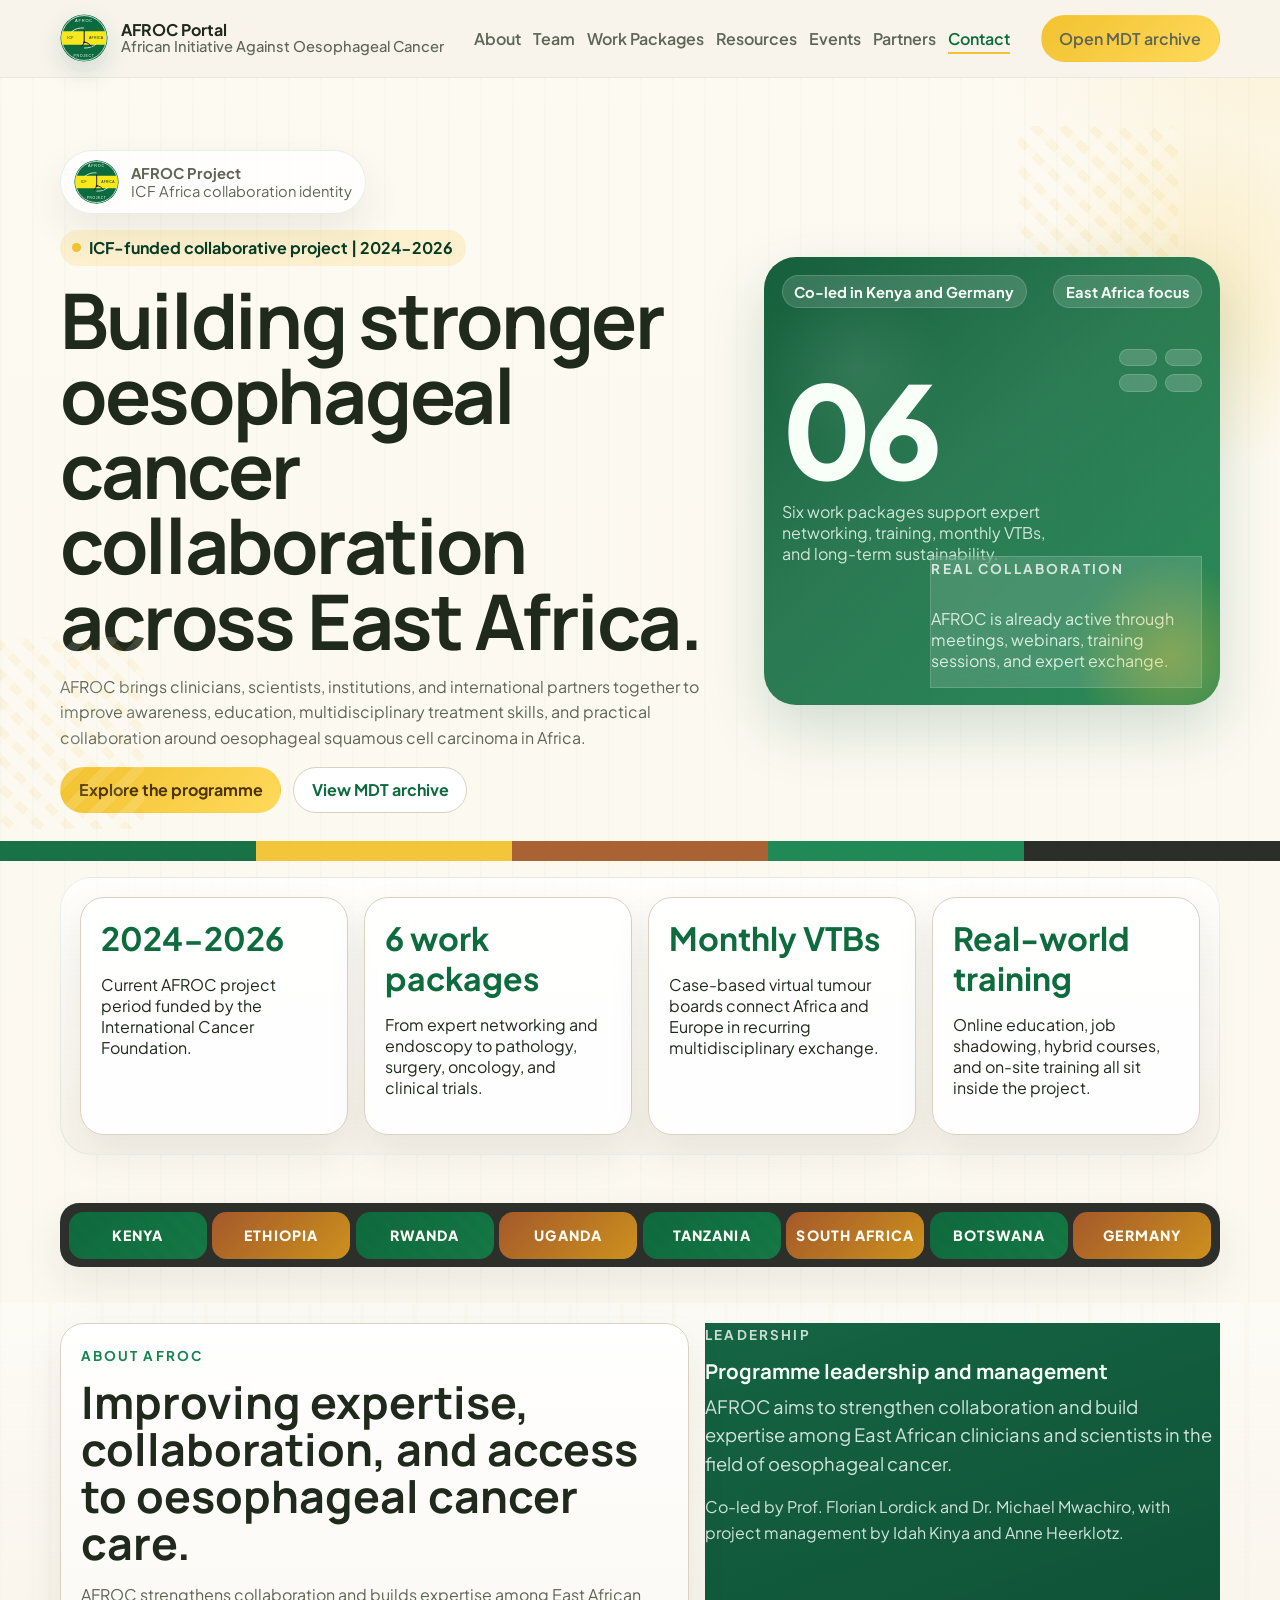
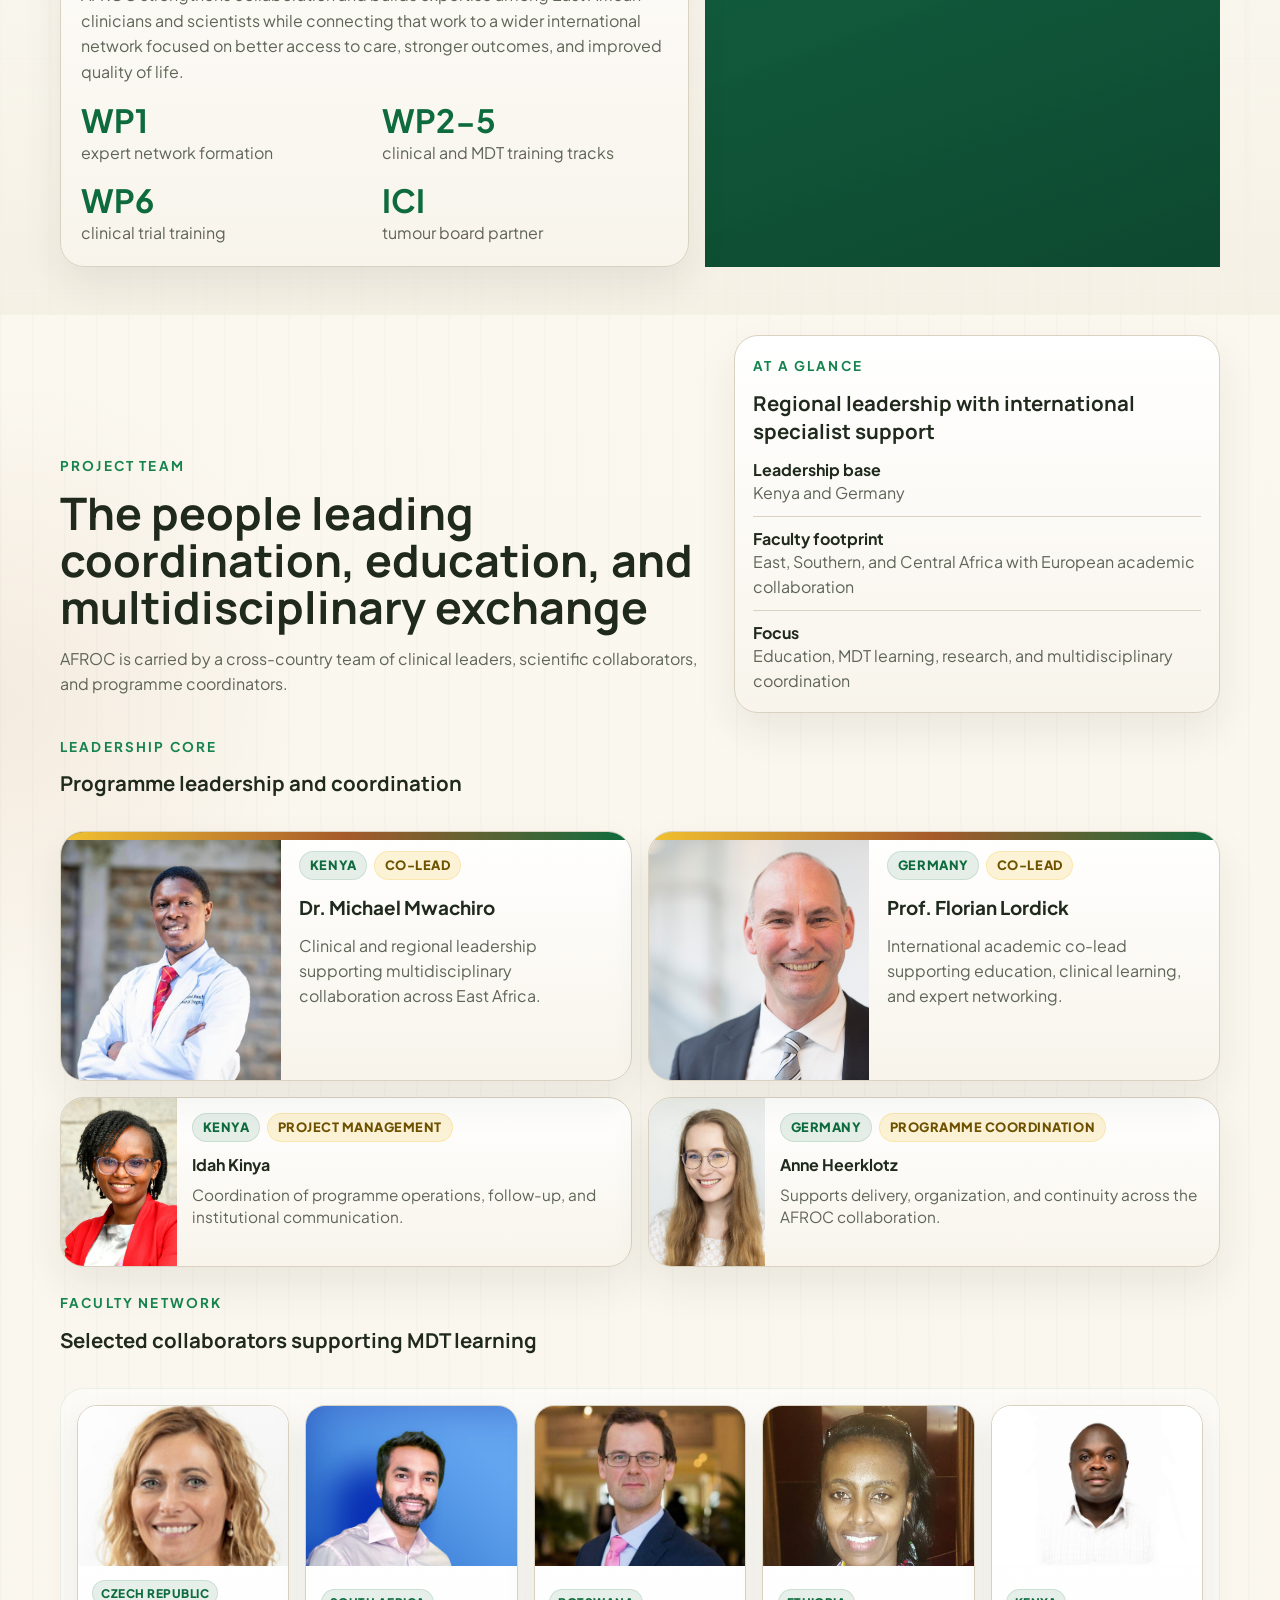
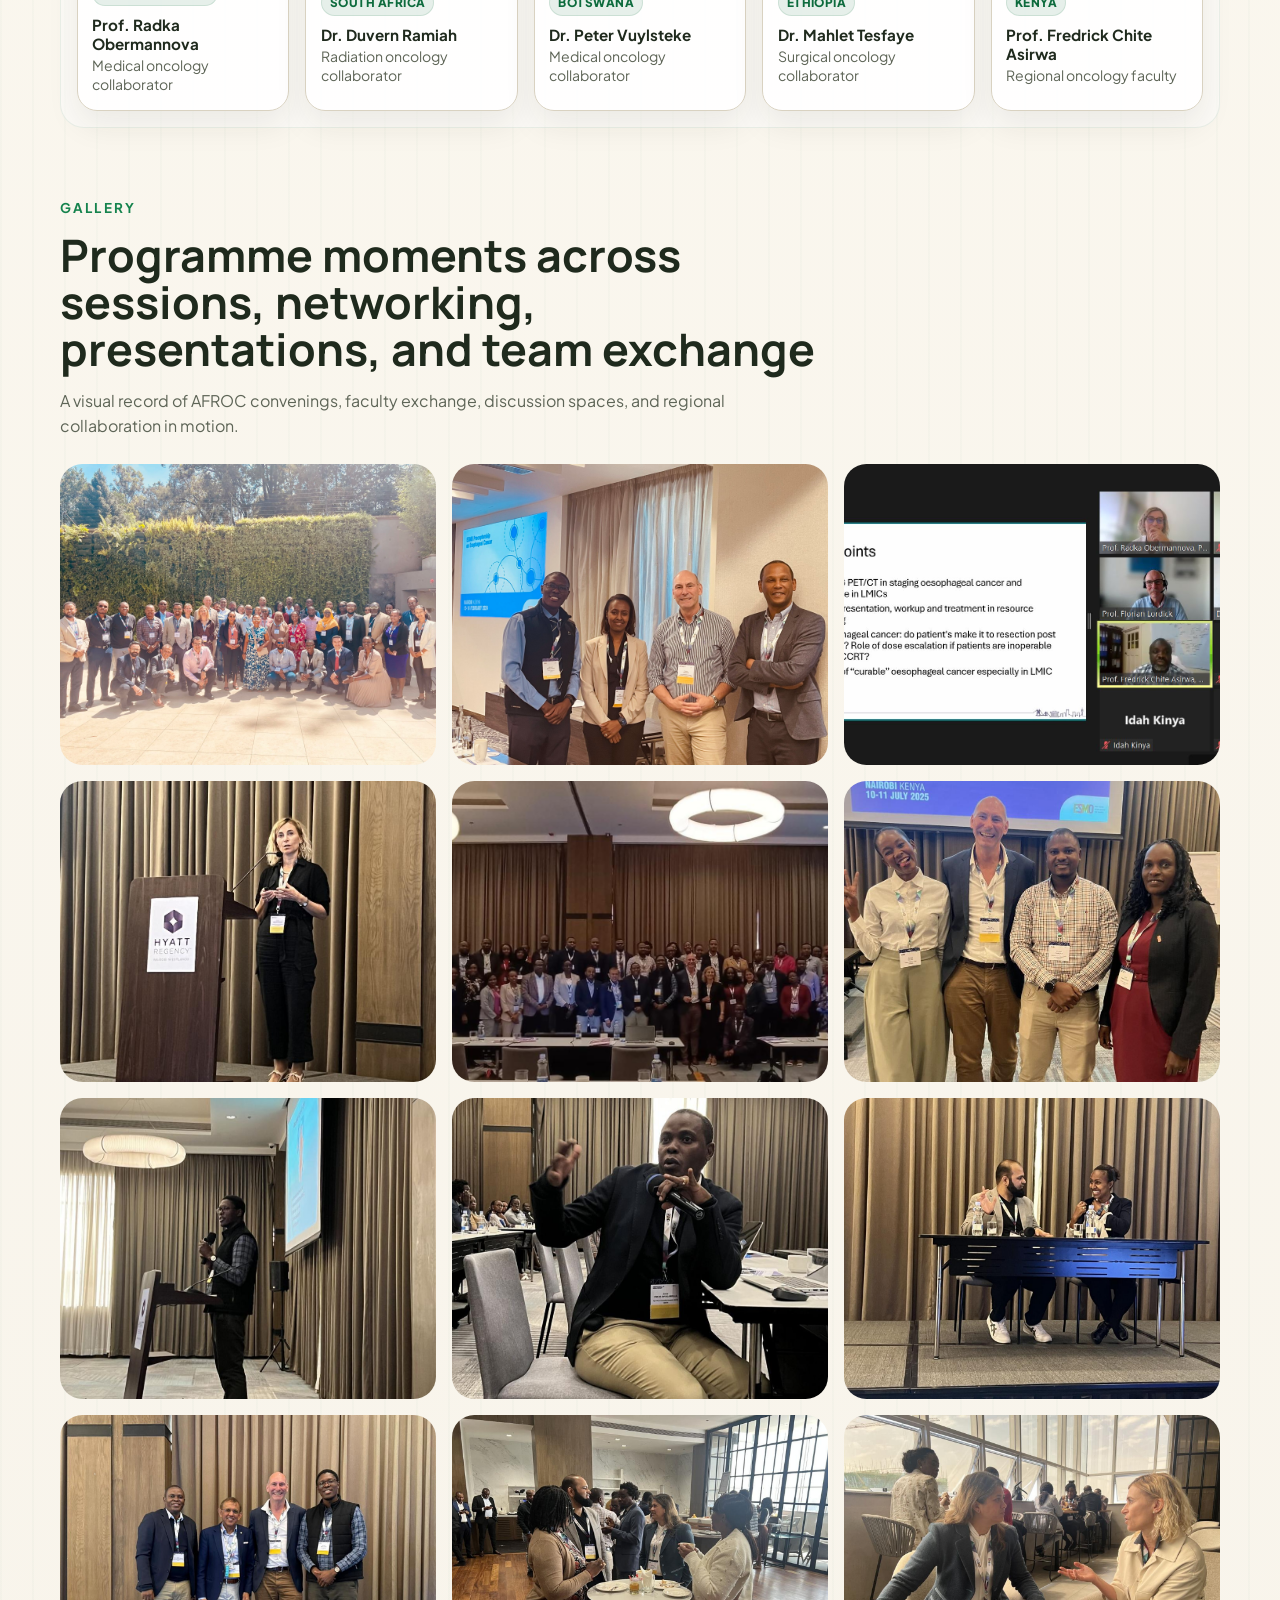
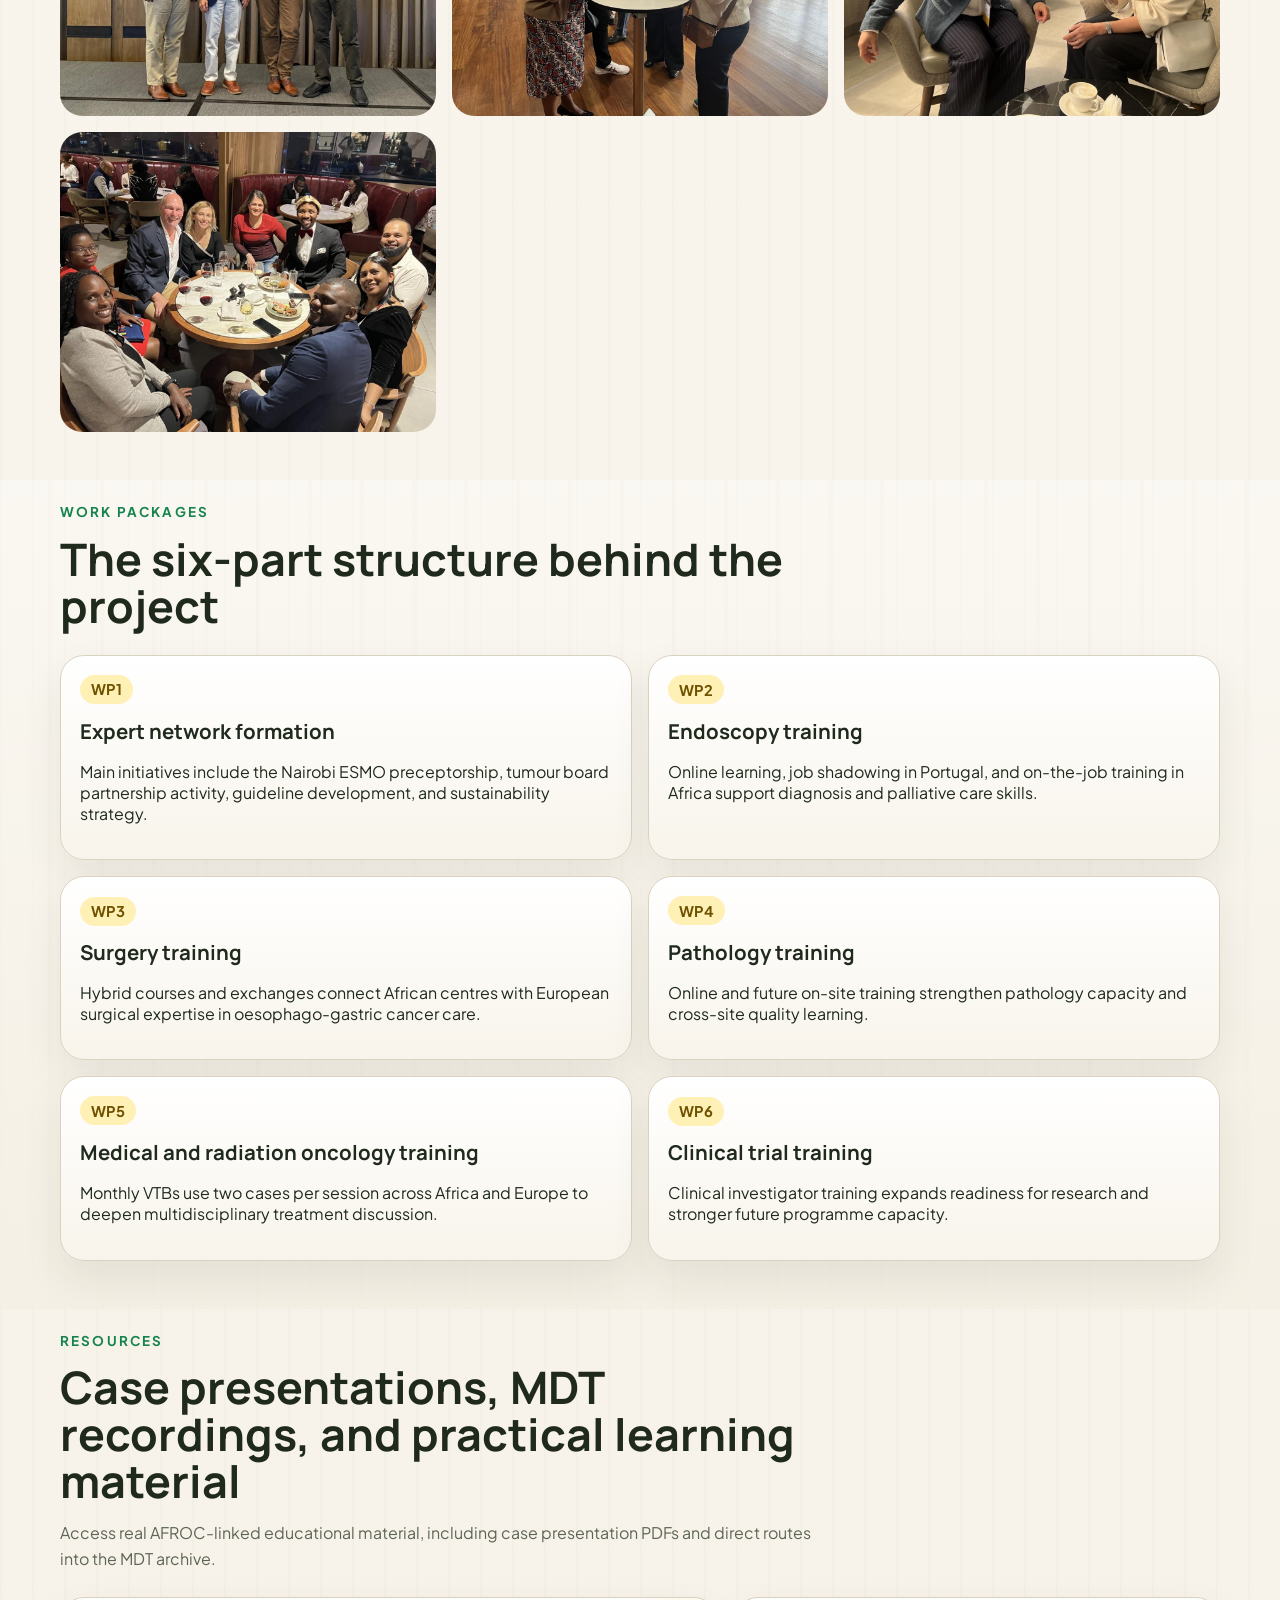
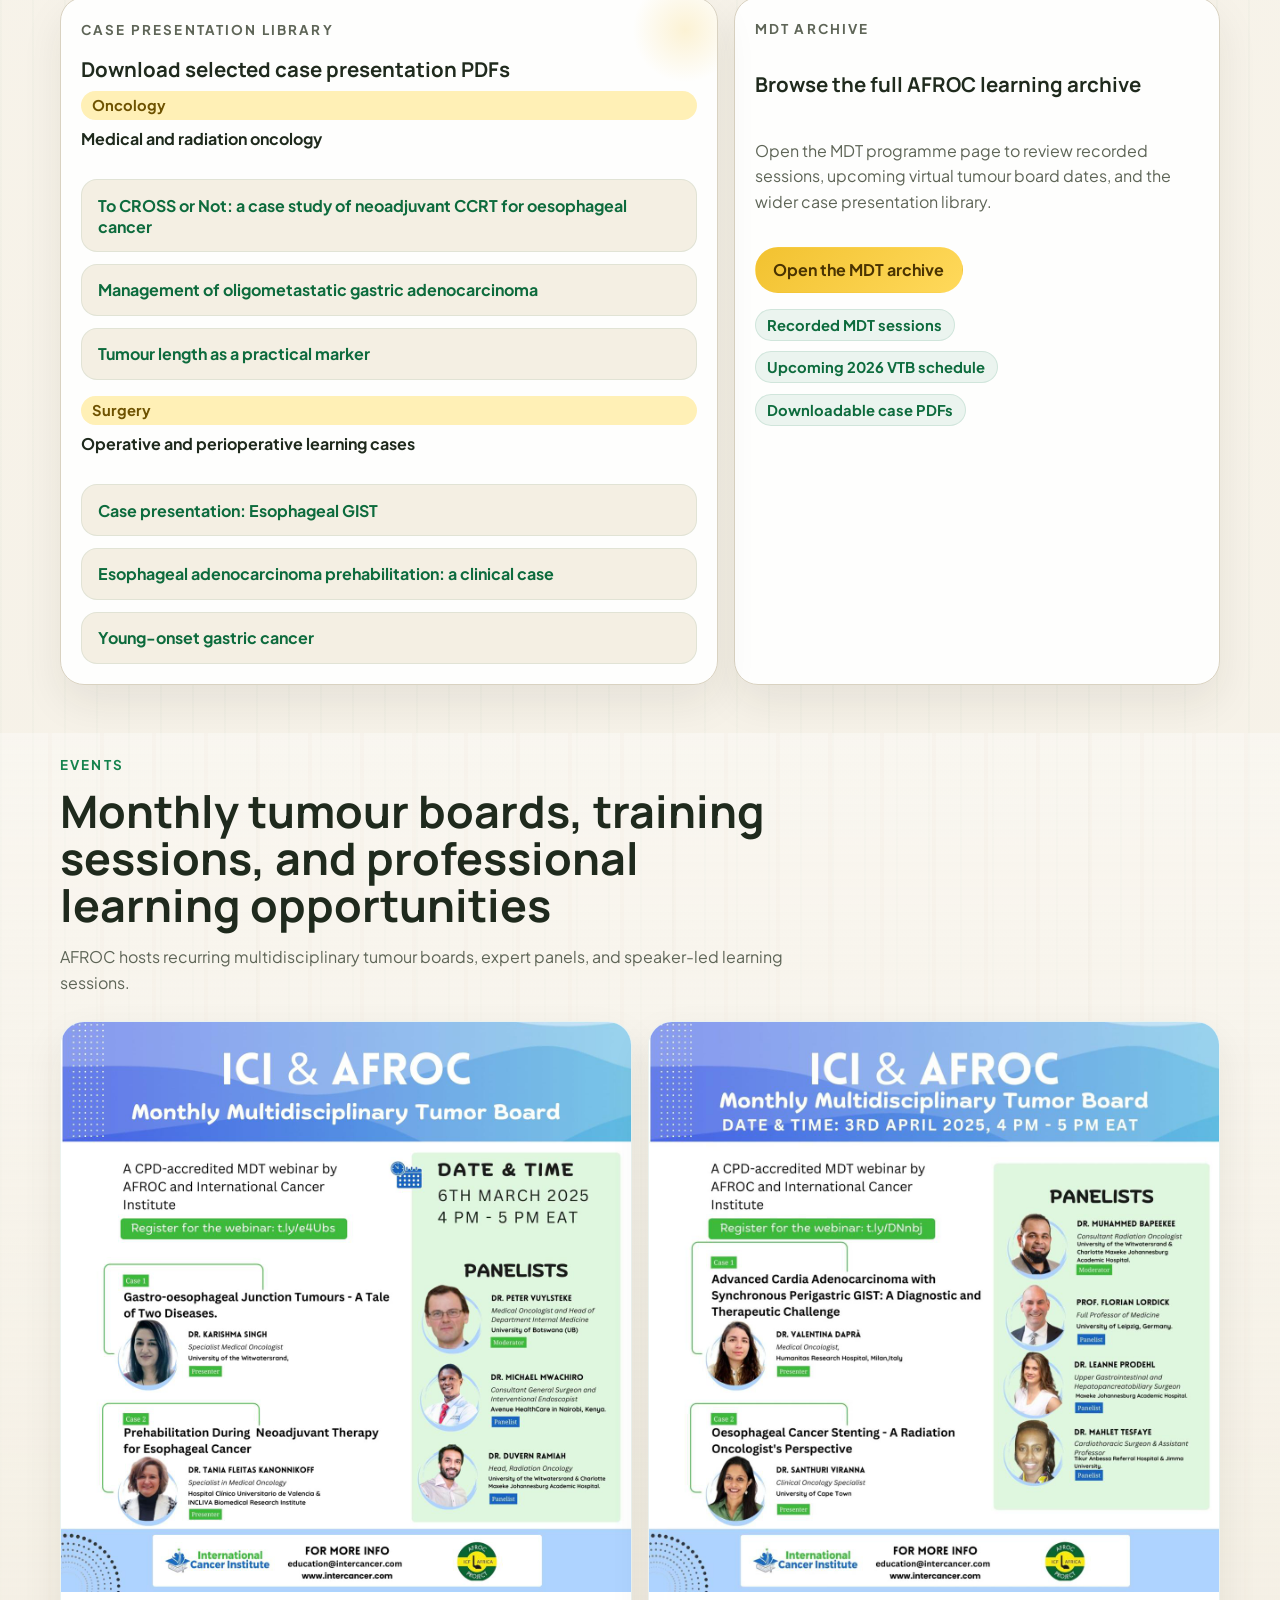
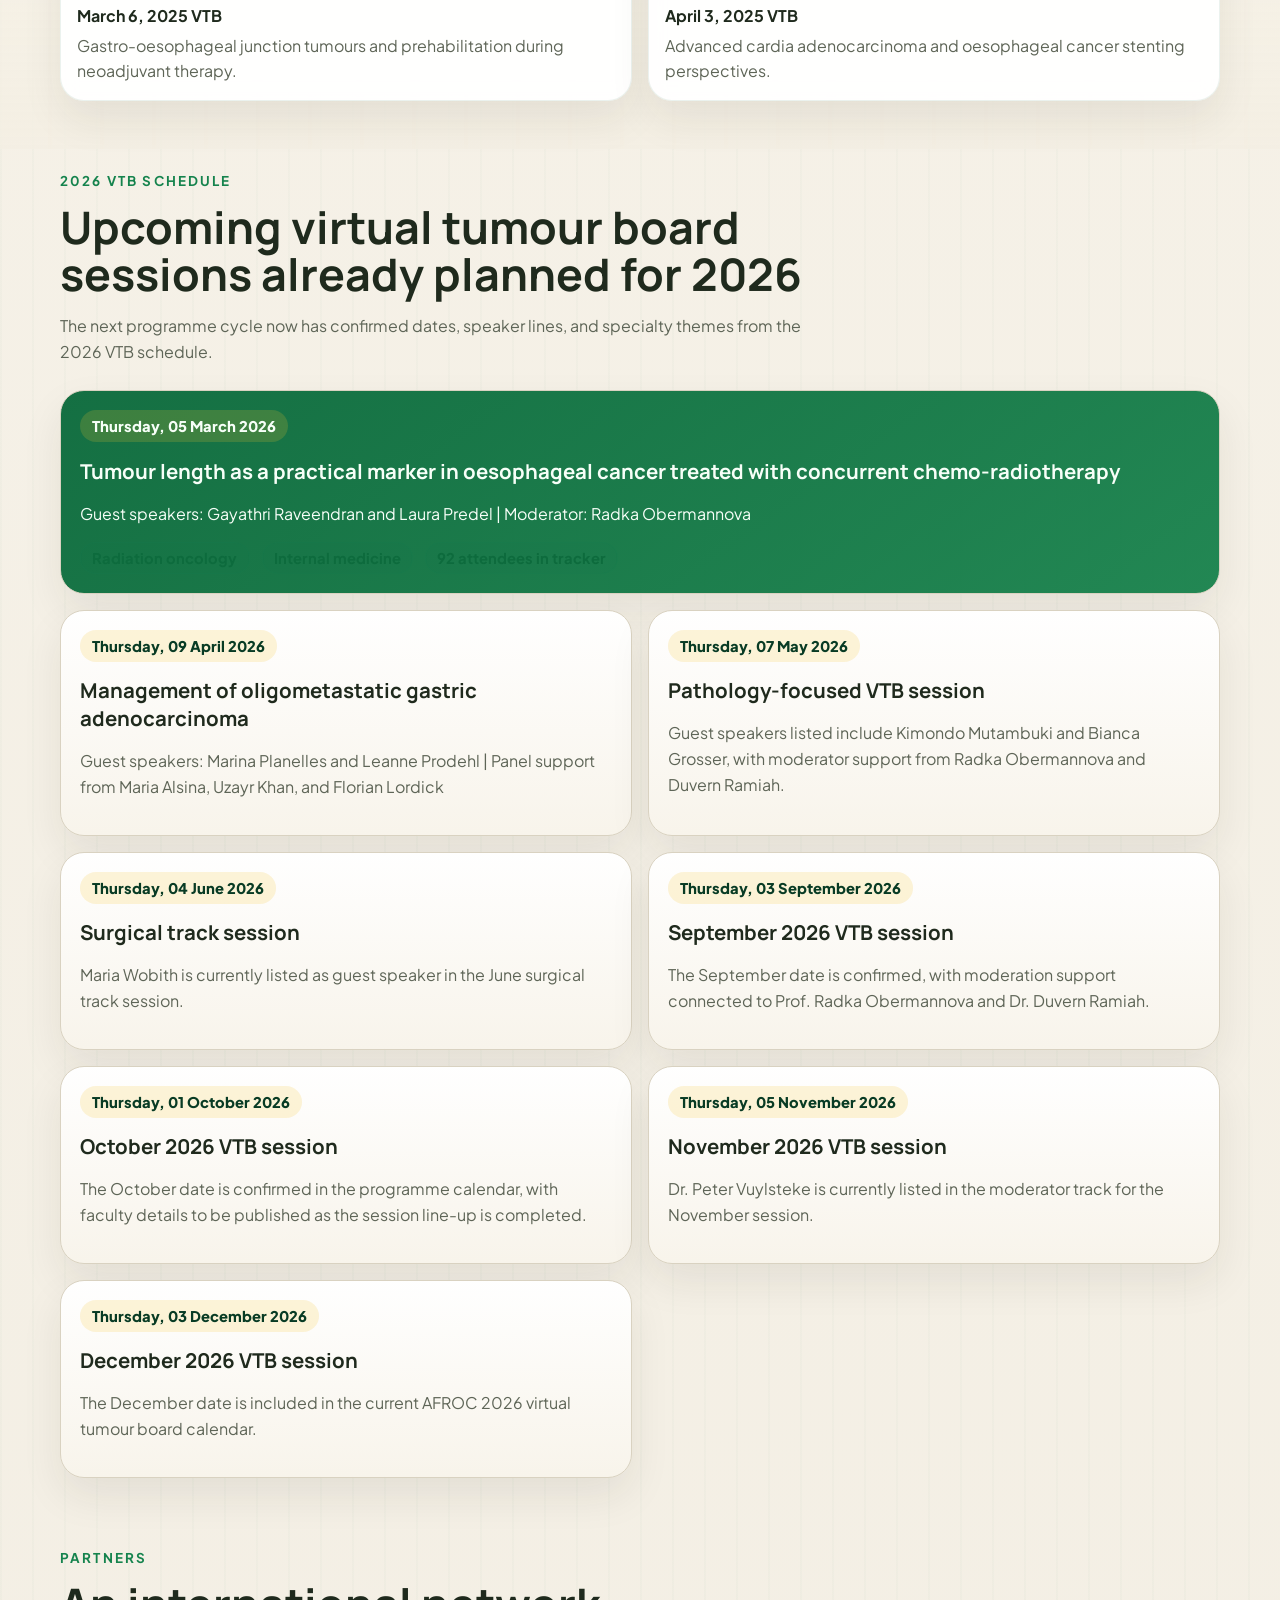
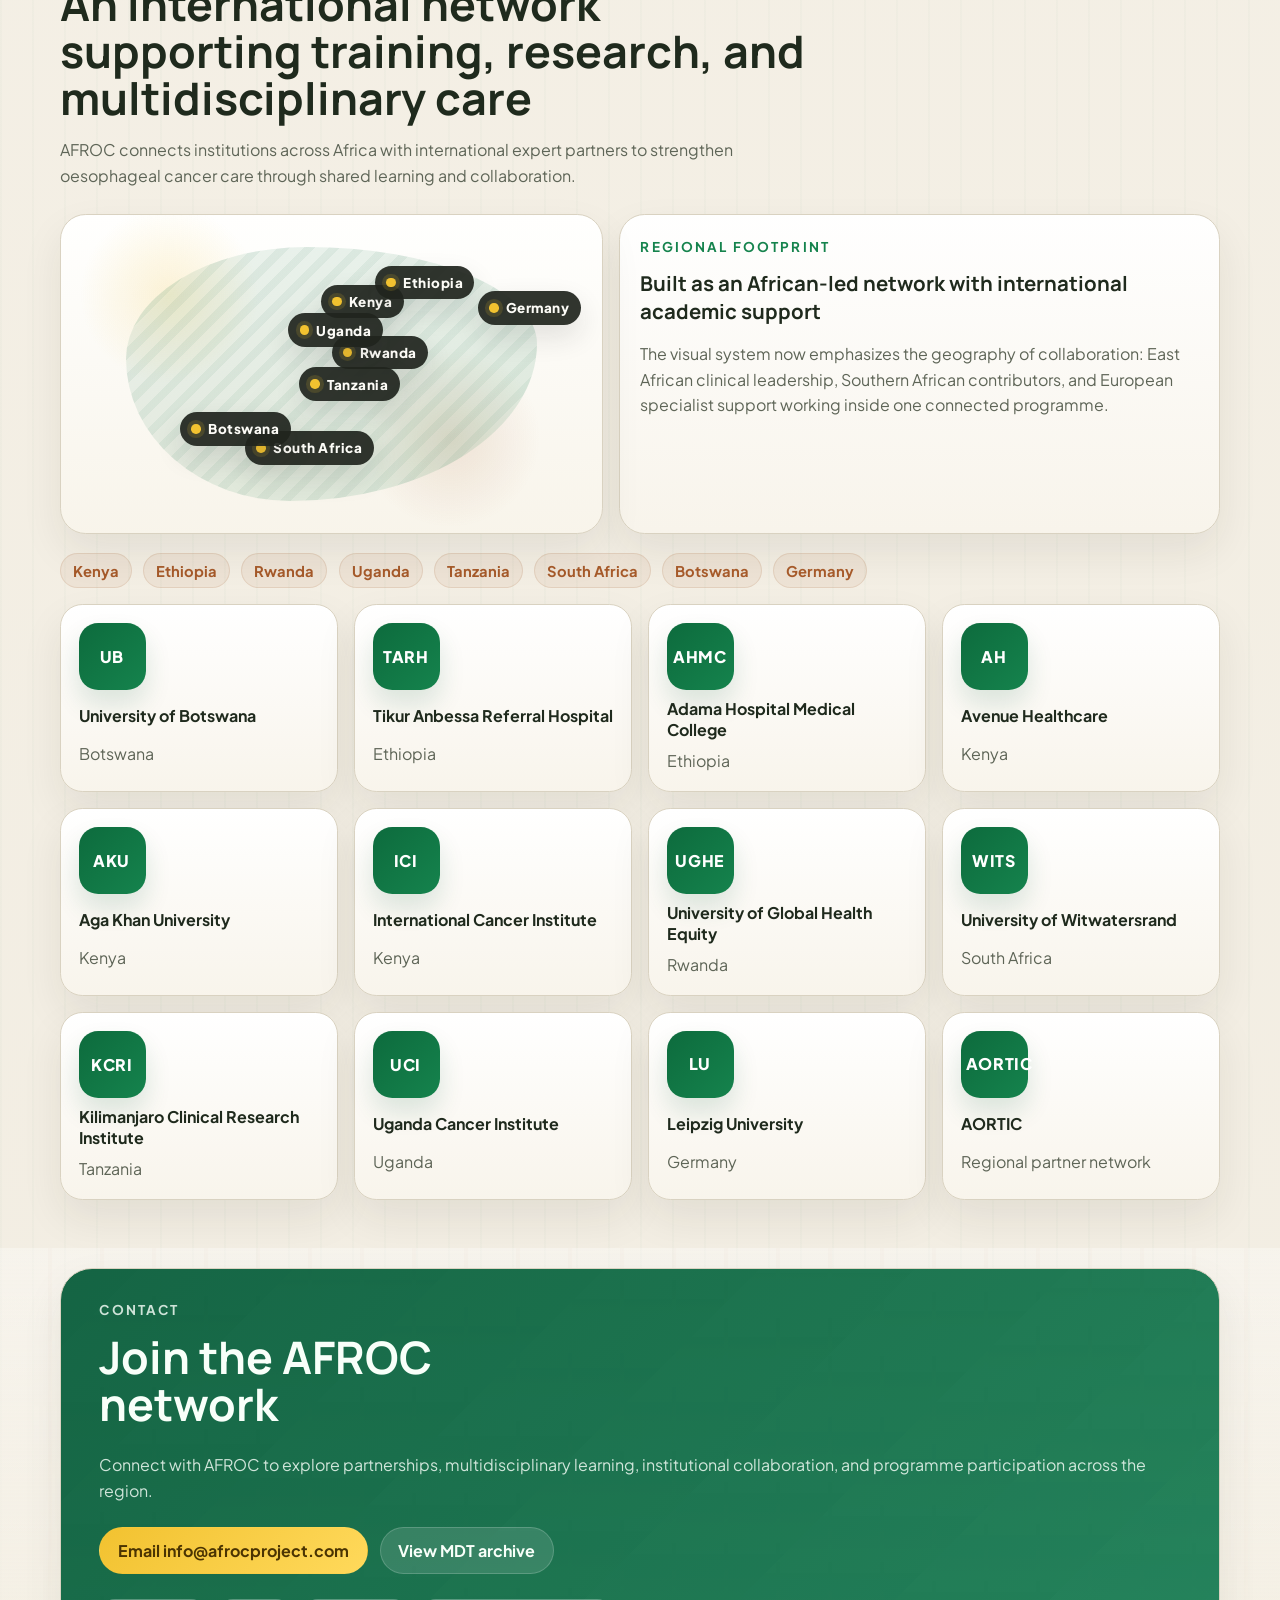
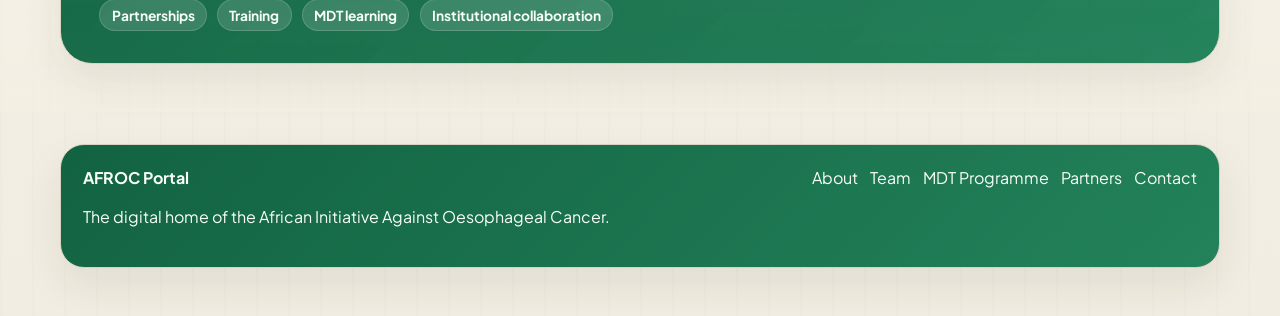
==== commit 53567580: "Add AFROC case library and archive assets" ====
--- a/index.html
+++ b/index.html
@@ -320,6 +320,15 @@
           </div>
           <div class="gallery-layout">
             <article class="gallery-card gallery-card-image-only">
+              <img src="assets/gallery/esmo-preceptorship-kenya-1.jpg" alt="AFROC participants during an ESMO preceptorship session in Kenya." />
+            </article>
+            <article class="gallery-card gallery-card-image-only">
+              <img src="assets/gallery/esmo-preceptorship-kenya-2.jpg" alt="AFROC team members during an ESMO preceptorship convening in Kenya." />
+            </article>
+            <article class="gallery-card gallery-card-image-only">
+              <img src="assets/gallery/mdt-session-2.jpg" alt="AFROC multidisciplinary tumour board discussion taking place during a session." />
+            </article>
+            <article class="gallery-card gallery-card-image-only">
               <img src="assets/gallery/anne-presentation.jpeg" alt="AFROC speaker presenting at the Hyatt Regency Nairobi Westlands." />
             </article>
             <article class="gallery-card gallery-card-image-only">
@@ -395,26 +404,57 @@
       </section>
 
       <section id="resources" class="section">
-        <div class="container grid two-col">
-          <article class="card reference-card">
+        <div class="container">
+          <div class="section-heading">
             <p class="eyebrow">Resources</p>
-            <h2>Practical training references for multidisciplinary care</h2>
-            <ul class="reference-list">
-              <li><a href="mdt-programme.html#session-2024-09">September 2024 tumour board recording</a></li>
-              <li><a href="mdt-programme.html#session-2025-01">January 2025 tumour board recording</a></li>
-              <li><a href="mdt-programme.html#session-2025-03">March 2025 tumour board recording</a></li>
-              <li><span>ERAS protocol for oesophageal surgery</span></li>
-              <li><span>Pathology and MDT preparation resources</span></li>
-            </ul>
-          </article>
-          <article class="card">
-            <p class="eyebrow">Find More</p>
-            <h2>Searchable archive and references</h2>
-            <p>Browse MDT recordings, training references, and curated learning material with clear labels and direct access paths.</p>
-            <div class="cta-row">
-              <a class="btn btn-secondary" href="mdt-programme.html">Open the MDT archive</a>
-            </div>
-          </article>
+            <h2>Case presentations, MDT recordings, and practical learning material</h2>
+            <p class="section-copy">
+              Access real AFROC-linked educational material, including case presentation PDFs and direct routes into the MDT archive.
+            </p>
+          </div>
+          <div class="resource-layout">
+            <article class="card reference-card">
+              <p class="eyebrow">Case Presentation Library</p>
+              <h3>Download selected case presentation PDFs</h3>
+              <div class="resource-group-stack">
+                <section class="resource-group">
+                  <div class="resource-group-heading">
+                    <span class="tag">Oncology</span>
+                    <strong>Medical and radiation oncology</strong>
+                  </div>
+                  <ul class="reference-list">
+                    <li><a href="assets/case-presentations/to-cross-or-not-a-case-study-of-neoadjuvant-ccrt-for-oesophageal-cancer.pdf" target="_blank" rel="noopener noreferrer">To CROSS or Not: a case study of neoadjuvant CCRT for oesophageal cancer</a></li>
+                    <li><a href="assets/case-presentations/management-of-oligometastatic-gastric-adenocarcinoma.pdf" target="_blank" rel="noopener noreferrer">Management of oligometastatic gastric adenocarcinoma</a></li>
+                    <li><a href="assets/case-presentations/tumour-length-as-a-practical-marker.pdf" target="_blank" rel="noopener noreferrer">Tumour length as a practical marker</a></li>
+                  </ul>
+                </section>
+                <section class="resource-group">
+                  <div class="resource-group-heading">
+                    <span class="tag">Surgery</span>
+                    <strong>Operative and perioperative learning cases</strong>
+                  </div>
+                  <ul class="reference-list">
+                    <li><a href="assets/case-presentations/case-presentation-esophageal-gist.pdf" target="_blank" rel="noopener noreferrer">Case presentation: Esophageal GIST</a></li>
+                    <li><a href="assets/case-presentations/esophageal-adenocarcinoma-prehabilitation-a-clinical-case.pdf" target="_blank" rel="noopener noreferrer">Esophageal adenocarcinoma prehabilitation: a clinical case</a></li>
+                    <li><a href="assets/case-presentations/young-onset-gastric-cancer.pdf" target="_blank" rel="noopener noreferrer">Young-onset gastric cancer</a></li>
+                  </ul>
+                </section>
+              </div>
+            </article>
+            <article class="card resource-action-card">
+              <p class="eyebrow">MDT Archive</p>
+              <h3>Browse the full AFROC learning archive</h3>
+              <p>Open the MDT programme page to review recorded sessions, upcoming virtual tumour board dates, and the wider case presentation library.</p>
+              <div class="cta-row">
+                <a class="btn btn-primary" href="mdt-programme.html">Open the MDT archive</a>
+              </div>
+              <div class="resource-meta-list">
+                <span>Recorded MDT sessions</span>
+                <span>Upcoming 2026 VTB schedule</span>
+                <span>Downloadable case PDFs</span>
+              </div>
+            </article>
+          </div>
         </div>
       </section>
 
--- a/styles.css
+++ b/styles.css
@@ -671,6 +671,60 @@
   font-weight: 700;
 }
 
+.resource-layout {
+  display: grid;
+  grid-template-columns: minmax(0, 1.15fr) minmax(320px, 0.85fr);
+  gap: 1rem;
+}
+
+.resource-action-card {
+  display: grid;
+  gap: 1rem;
+  align-content: start;
+}
+
+.resource-group-stack,
+.resource-category-stack {
+  display: grid;
+  gap: 1rem;
+}
+
+.resource-group,
+.resource-category {
+  display: grid;
+  gap: 0.9rem;
+}
+
+.resource-group-heading,
+.resource-category-header {
+  display: grid;
+  gap: 0.5rem;
+}
+
+.resource-group-heading strong,
+.resource-category-header h3 {
+  margin: 0;
+}
+
+.resource-meta-list {
+  display: flex;
+  flex-wrap: wrap;
+  gap: 0.65rem;
+}
+
+.resource-meta-list span {
+  display: inline-flex;
+  align-items: center;
+  min-height: 2rem;
+  padding: 0.32rem 0.72rem;
+  border-radius: 999px;
+  background: rgba(19, 122, 80, 0.08);
+  border: 1px solid rgba(19, 122, 80, 0.12);
+  color: var(--brand);
+  font-size: 0.92rem;
+  font-weight: 700;
+}
+
 .institution-logo-grid {
   display: grid;
   grid-template-columns: repeat(4, minmax(0, 1fr));
@@ -1327,6 +1381,41 @@
   gap: 1rem;
 }
 
+.resource-download-grid {
+  display: grid;
+  grid-template-columns: repeat(3, minmax(0, 1fr));
+  gap: 1rem;
+}
+
+.download-card {
+  display: grid;
+  gap: 0.35rem;
+  padding: 1.1rem;
+  border-radius: 1.4rem;
+  border: 1px solid var(--border);
+  box-shadow: var(--shadow);
+  background: linear-gradient(180deg, rgba(255, 255, 255, 0.98), rgba(248, 244, 235, 0.98));
+  color: var(--text);
+  text-decoration: none;
+  transition: transform 160ms ease, box-shadow 160ms ease, border-color 160ms ease;
+}
+
+.download-card:hover,
+.download-card:focus-visible {
+  transform: translateY(-2px);
+  box-shadow: 0 20px 44px rgba(32, 36, 30, 0.12);
+  border-color: rgba(19, 122, 80, 0.22);
+}
+
+.download-card strong {
+  color: var(--brand-deep);
+}
+
+.download-card span {
+  color: var(--muted);
+  line-height: 1.5;
+}
+
 .session-card {
   padding: 1.2rem;
   border-radius: 1.5rem;
@@ -1657,11 +1746,13 @@
   .info-grid,
   .impact-grid,
   .impact-numbers,
+  .resource-layout,
   .work-package-grid,
   .gallery-layout,
   .team-grid,
   .team-grid-leadership,
   .photo-grid,
+  .resource-download-grid,
   .schedule-grid,
   .filter-grid,
   .network-panel,
